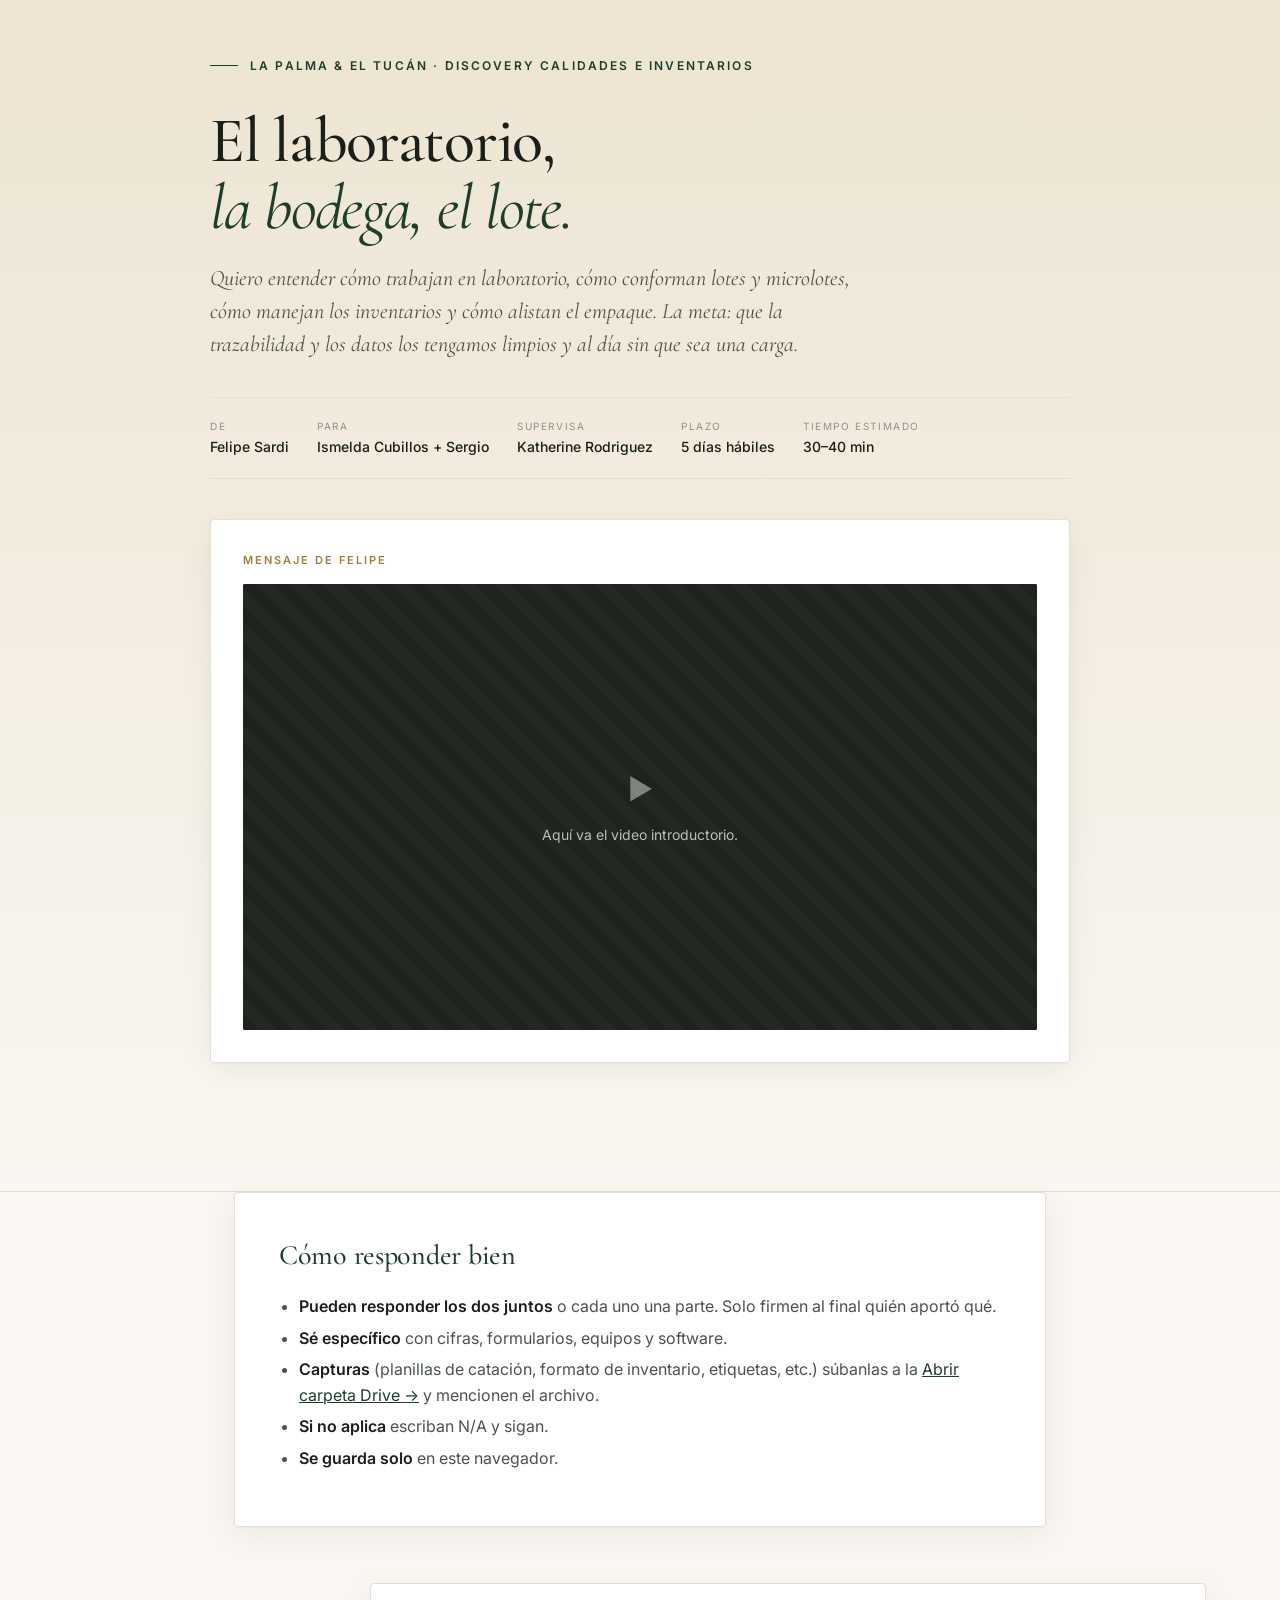
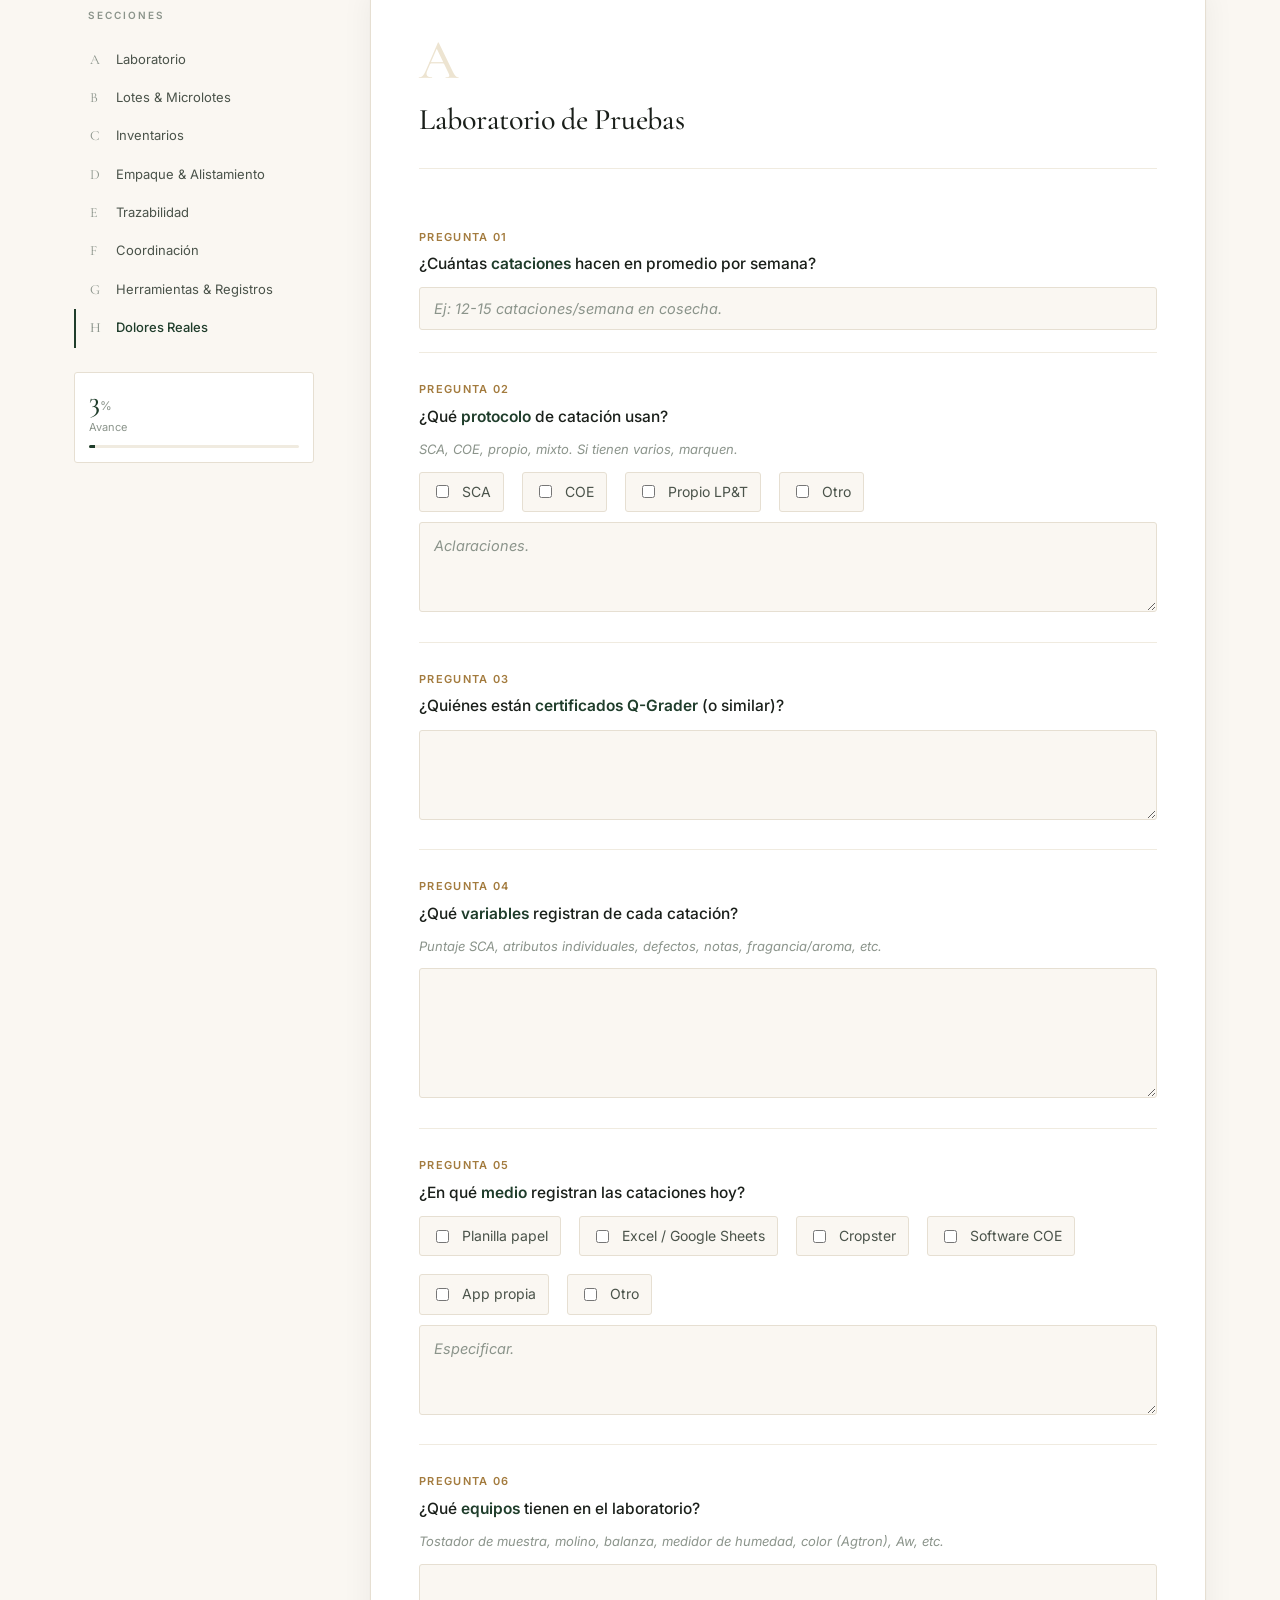
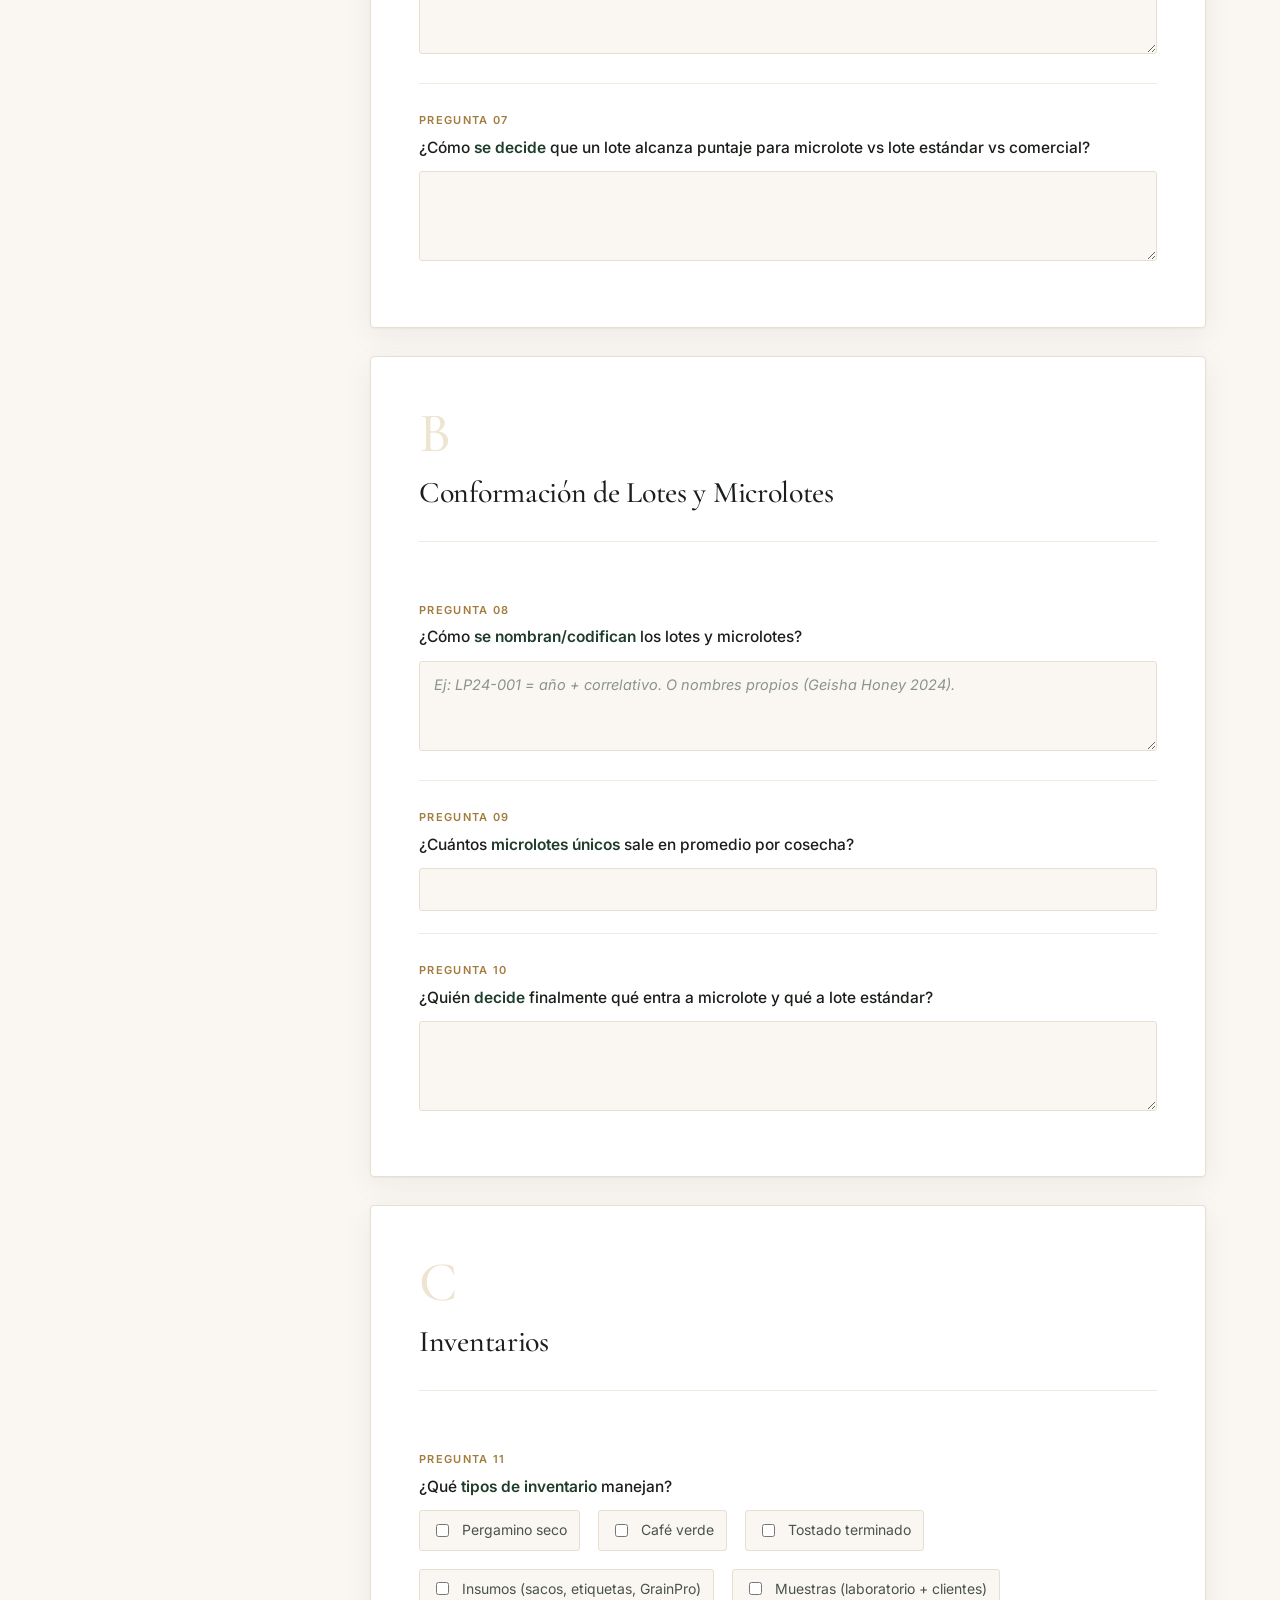
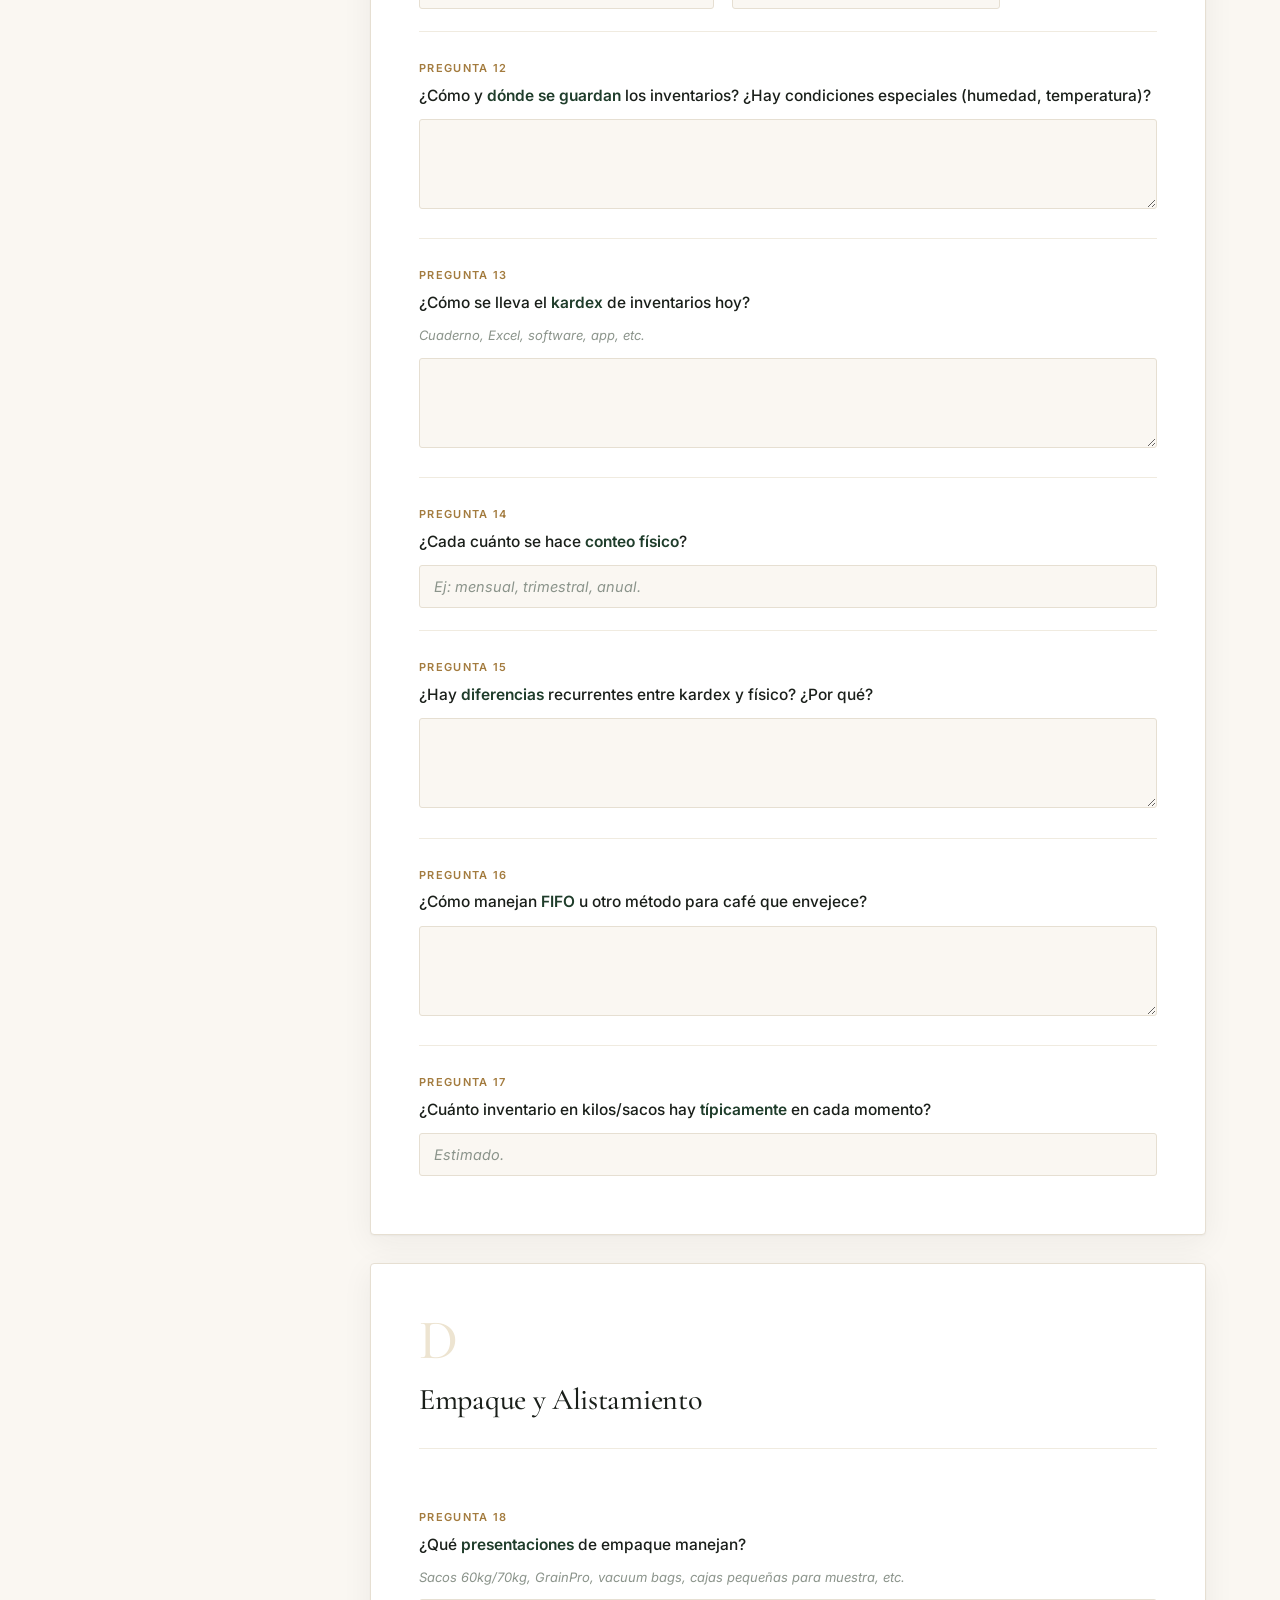
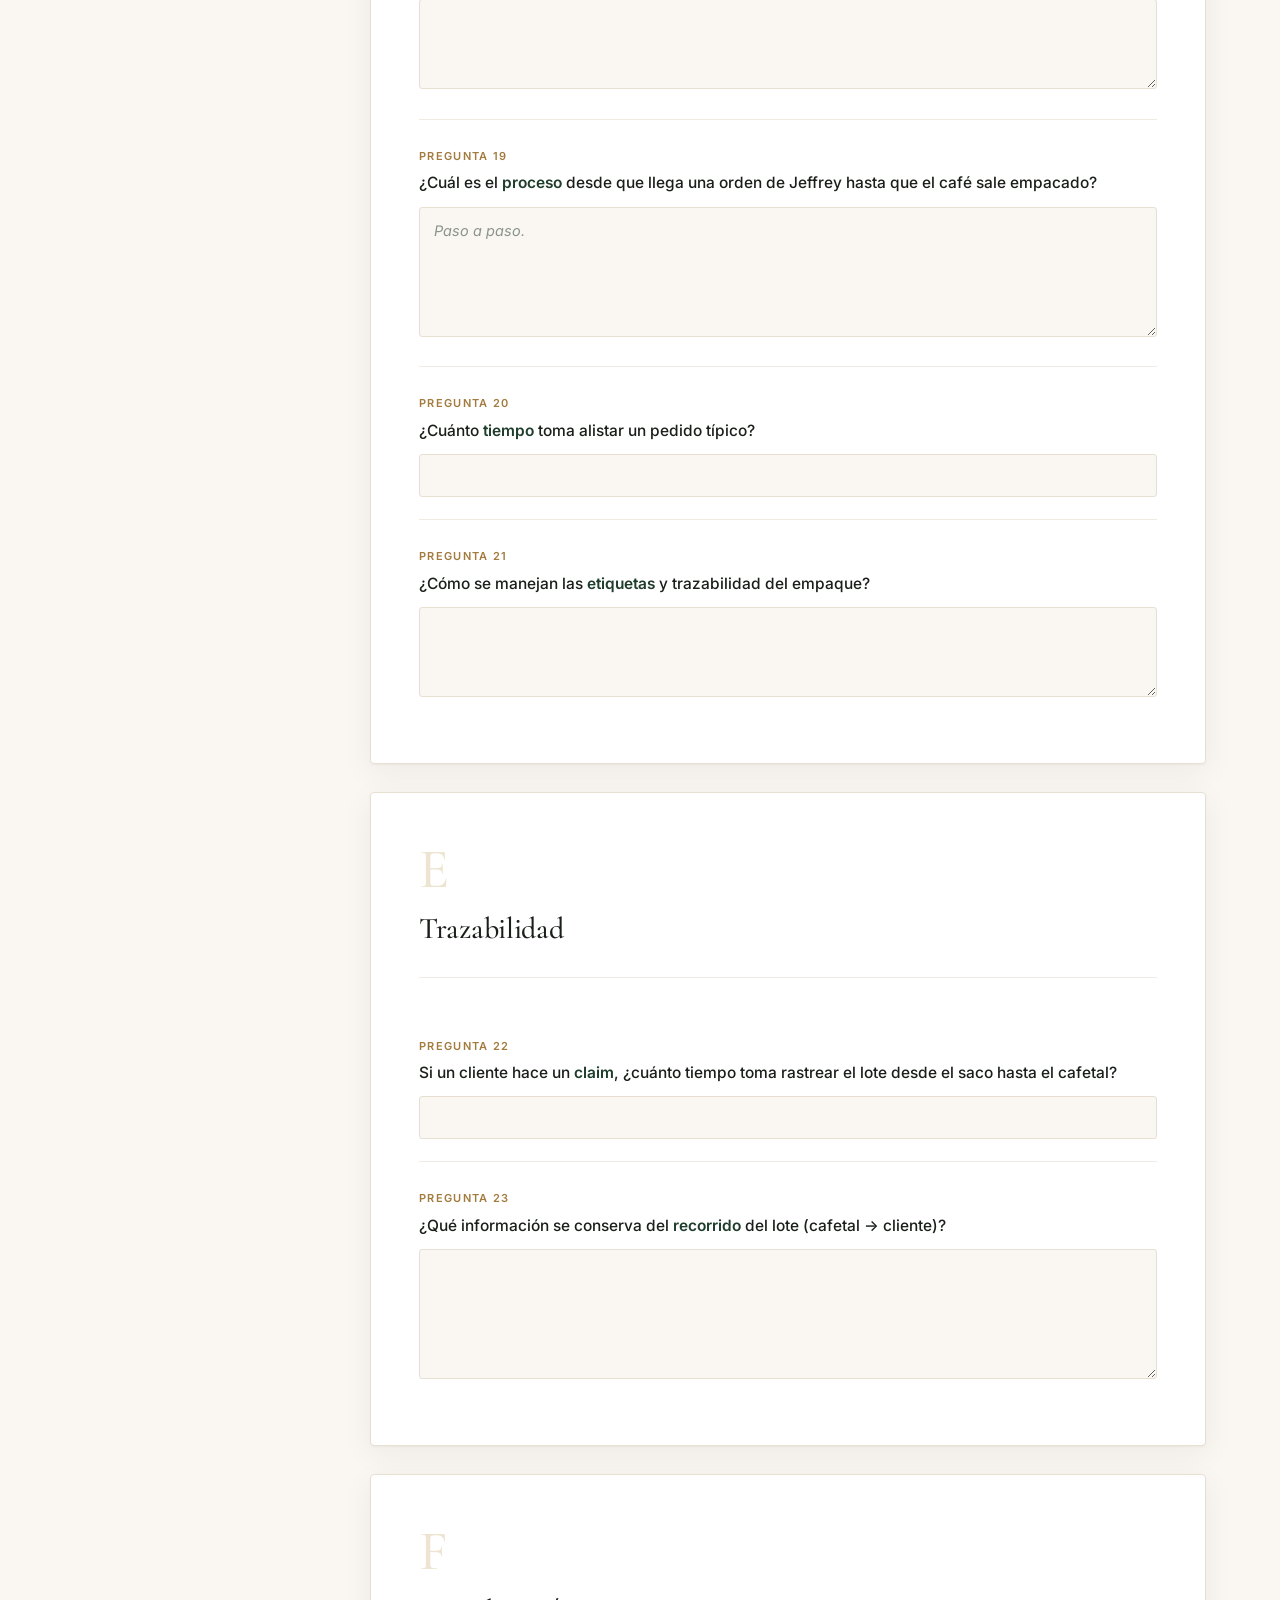
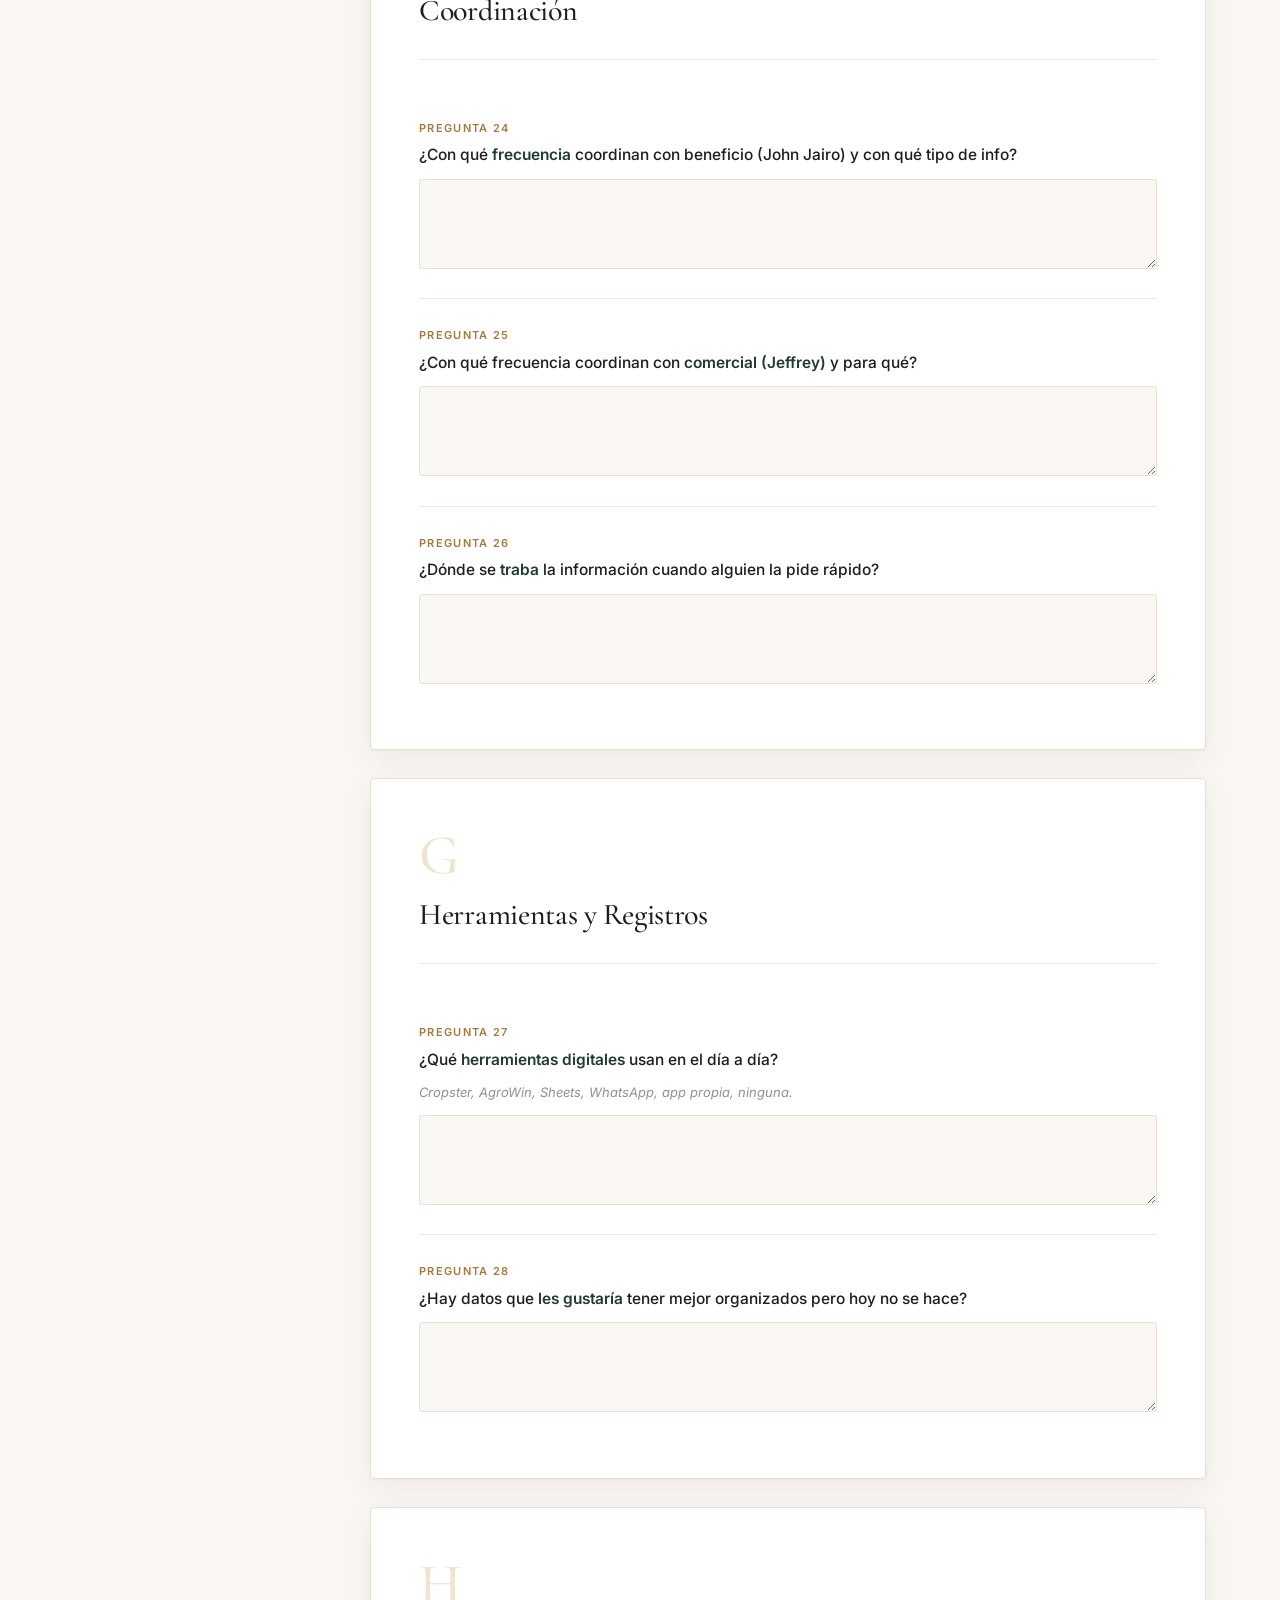
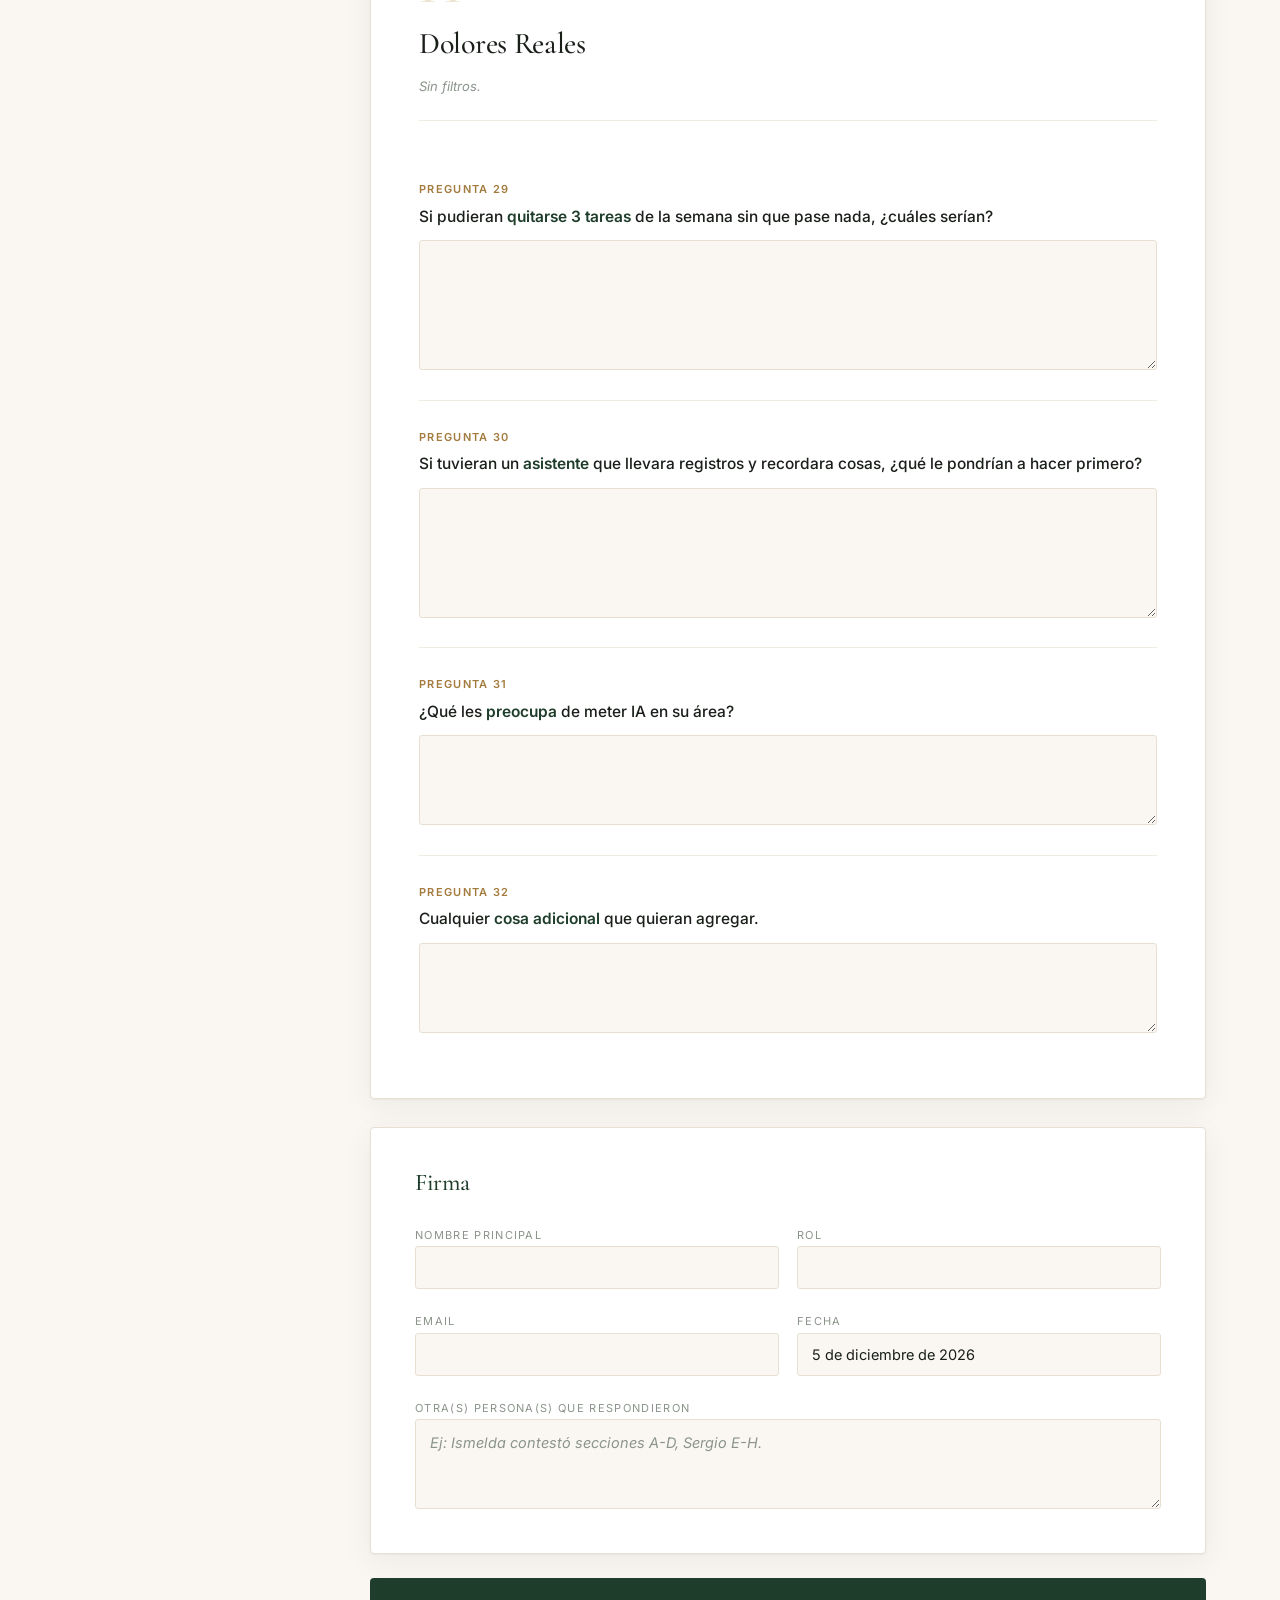
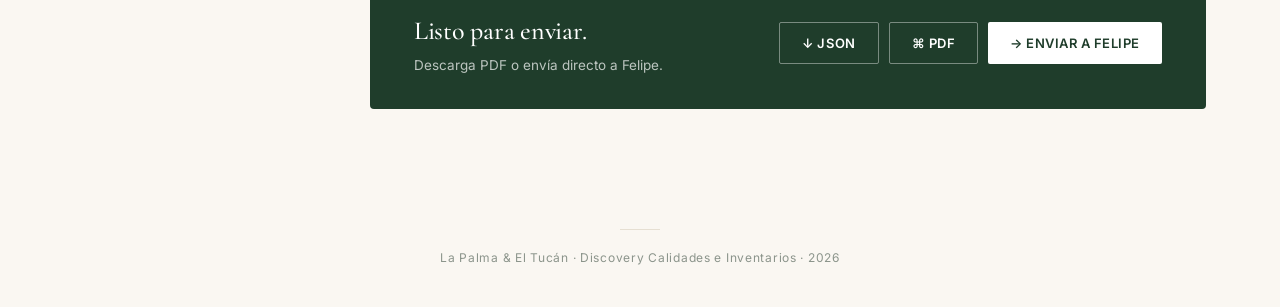
==== calidades-inventarios/index.html @ 649c33c5 "Initial commit: 7 discovery forms + Supabase backend" ====
<!doctype html>
<html lang="es">
<head>
<meta charset="utf-8" />
<meta name="viewport" content="width=device-width, initial-scale=1" />
<meta name="discovery-area" content="calidades-inventarios" />
<meta name="discovery-recipient" content="Ismelda Cubillos + Sergio" />
<title>Discovery Calidades e Inventarios · La Palma & El Tucán</title>
<link rel="preconnect" href="https://fonts.googleapis.com" />
<link rel="preconnect" href="https://fonts.gstatic.com" crossorigin />
<link href="https://fonts.googleapis.com/css2?family=Cormorant+Garamond:ital,wght@0,400;0,500;0,600;1,400&family=Inter:wght@400;500;600&display=swap" rel="stylesheet" />
<link rel="stylesheet" href="../assets/styles.css" />
<script src="../assets/config.js"></script>
</head>
<body>

<header class="hero">
  <div class="hero-inner">
    <div class="brand-mark">La Palma &amp; El Tucán · Discovery Calidades e Inventarios</div>
    <h1>El laboratorio,<br><em>la bodega, el lote.</em></h1>
    <p class="lede">Quiero entender cómo trabajan en laboratorio, cómo conforman lotes y microlotes, cómo manejan los inventarios y cómo alistan el empaque. La meta: que la trazabilidad y los datos los tengamos limpios y al día sin que sea una carga.</p>

    <div class="meta-row">
      <div><span class="k">De</span><span class="v">Felipe Sardi</span></div>
      <div><span class="k">Para</span><span class="v">Ismelda Cubillos + Sergio</span></div>
      <div><span class="k">Supervisa</span><span class="v">Katherine Rodriguez</span></div>
      <div><span class="k">Plazo</span><span class="v">5 días hábiles</span></div>
      <div><span class="k">Tiempo estimado</span><span class="v">30–40 min</span></div>
    </div>

    <div class="video-block">
      <div class="video-label">Mensaje de Felipe</div>
      <div class="video-frame">
        <div class="video-placeholder">
          <div class="ico">▶</div>
          <div>Aquí va el video introductorio.</div>
        </div>
      </div>
    </div>
  </div>
</header>

<div class="intro">
  <div class="intro-block">
    <h2>Cómo responder bien</h2>
    <ul>
      <li><strong>Pueden responder los dos juntos</strong> o cada uno una parte. Solo firmen al final quién aportó qué.</li>
      <li><strong>Sé específico</strong> con cifras, formularios, equipos y software.</li>
      <li><strong>Capturas</strong> (planillas de catación, formato de inventario, etiquetas, etc.) súbanlas a la <a id="driveFolderLink" href="#" style="color:var(--ink-mute)">carpeta Drive</a> y mencionen el archivo.</li>
      <li><strong>Si no aplica</strong> escriban N/A y sigan.</li>
      <li><strong>Se guarda solo</strong> en este navegador.</li>
    </ul>
  </div>
</div>

<main>
  <nav class="toc" id="toc">
    <div class="toc-title">Secciones</div>
    <ol>
      <li><a href="#sec-a" data-target="sec-a">Laboratorio</a></li>
      <li><a href="#sec-b" data-target="sec-b">Lotes & Microlotes</a></li>
      <li><a href="#sec-c" data-target="sec-c">Inventarios</a></li>
      <li><a href="#sec-d" data-target="sec-d">Empaque & Alistamiento</a></li>
      <li><a href="#sec-e" data-target="sec-e">Trazabilidad</a></li>
      <li><a href="#sec-f" data-target="sec-f">Coordinación</a></li>
      <li><a href="#sec-g" data-target="sec-g">Herramientas & Registros</a></li>
      <li><a href="#sec-h" data-target="sec-h">Dolores Reales</a></li>
    </ol>
    <div class="progress-pill">
      <div><span class="pct" id="pctNum">0</span><span style="font-size:12px;color:var(--ink-mute)">%</span></div>
      <div style="margin-top:4px;font-size:11px">Avance</div>
      <div class="pbar"><div id="pbarFill"></div></div>
    </div>
  </nav>

  <form id="discoveryForm" autocomplete="off">

    <!-- A. LABORATORIO -->
    <section class="q-section" id="sec-a">
      <div class="sec-head">
        <div class="sec-letter">A</div>
        <h2>Laboratorio de Pruebas</h2>
      </div>

      <div class="q"><div class="q-num">PREGUNTA 01</div>
        <div class="q-text">¿Cuántas <strong>cataciones</strong> hacen en promedio por semana?</div>
        <input type="text" name="q01" placeholder="Ej: 12-15 cataciones/semana en cosecha." />
      </div>

      <div class="q"><div class="q-num">PREGUNTA 02</div>
        <div class="q-text">¿Qué <strong>protocolo</strong> de catación usan?</div>
        <div class="q-help">SCA, COE, propio, mixto. Si tienen varios, marquen.</div>
        <div class="opt-group row">
          <label class="opt"><input type="checkbox" name="q02" value="SCA" /> SCA</label>
          <label class="opt"><input type="checkbox" name="q02" value="COE" /> COE</label>
          <label class="opt"><input type="checkbox" name="q02" value="Propio LP&T" /> Propio LP&T</label>
          <label class="opt"><input type="checkbox" name="q02" value="Otro" /> Otro</label>
        </div>
        <textarea name="q02_otro" placeholder="Aclaraciones." style="margin-top:10px"></textarea>
      </div>

      <div class="q"><div class="q-num">PREGUNTA 03</div>
        <div class="q-text">¿Quiénes están <strong>certificados Q-Grader</strong> (o similar)?</div>
        <textarea name="q03"></textarea>
      </div>

      <div class="q"><div class="q-num">PREGUNTA 04</div>
        <div class="q-text">¿Qué <strong>variables</strong> registran de cada catación?</div>
        <div class="q-help">Puntaje SCA, atributos individuales, defectos, notas, fragancia/aroma, etc.</div>
        <textarea class="tall" name="q04"></textarea>
      </div>

      <div class="q"><div class="q-num">PREGUNTA 05</div>
        <div class="q-text">¿En qué <strong>medio</strong> registran las cataciones hoy?</div>
        <div class="opt-group row">
          <label class="opt"><input type="checkbox" name="q05" value="Planilla papel" /> Planilla papel</label>
          <label class="opt"><input type="checkbox" name="q05" value="Excel/Sheets" /> Excel / Google Sheets</label>
          <label class="opt"><input type="checkbox" name="q05" value="Cropster" /> Cropster</label>
          <label class="opt"><input type="checkbox" name="q05" value="Cup of Excellence software" /> Software COE</label>
          <label class="opt"><input type="checkbox" name="q05" value="App propia" /> App propia</label>
          <label class="opt"><input type="checkbox" name="q05" value="Otro" /> Otro</label>
        </div>
        <textarea name="q05_otro" placeholder="Especificar." style="margin-top:10px"></textarea>
      </div>

      <div class="q"><div class="q-num">PREGUNTA 06</div>
        <div class="q-text">¿Qué <strong>equipos</strong> tienen en el laboratorio?</div>
        <div class="q-help">Tostador de muestra, molino, balanza, medidor de humedad, color (Agtron), Aw, etc.</div>
        <textarea name="q06"></textarea>
      </div>

      <div class="q"><div class="q-num">PREGUNTA 07</div>
        <div class="q-text">¿Cómo <strong>se decide</strong> que un lote alcanza puntaje para microlote vs lote estándar vs comercial?</div>
        <textarea name="q07"></textarea>
      </div>
    </section>

    <!-- B. LOTES & MICROLOTES -->
    <section class="q-section" id="sec-b">
      <div class="sec-head">
        <div class="sec-letter">B</div>
        <h2>Conformación de Lotes y Microlotes</h2>
      </div>

      <div class="q"><div class="q-num">PREGUNTA 08</div>
        <div class="q-text">¿Cómo <strong>se nombran/codifican</strong> los lotes y microlotes?</div>
        <textarea name="q08" placeholder="Ej: LP24-001 = año + correlativo. O nombres propios (Geisha Honey 2024)."></textarea>
      </div>

      <div class="q"><div class="q-num">PREGUNTA 09</div>
        <div class="q-text">¿Cuántos <strong>microlotes únicos</strong> sale en promedio por cosecha?</div>
        <input type="text" name="q09" />
      </div>

      <div class="q"><div class="q-num">PREGUNTA 10</div>
        <div class="q-text">¿Quién <strong>decide</strong> finalmente qué entra a microlote y qué a lote estándar?</div>
        <textarea name="q10"></textarea>
      </div>
    </section>

    <!-- C. INVENTARIOS -->
    <section class="q-section" id="sec-c">
      <div class="sec-head">
        <div class="sec-letter">C</div>
        <h2>Inventarios</h2>
      </div>

      <div class="q"><div class="q-num">PREGUNTA 11</div>
        <div class="q-text">¿Qué <strong>tipos de inventario</strong> manejan?</div>
        <div class="opt-group row">
          <label class="opt"><input type="checkbox" name="q11" value="Pergamino seco" /> Pergamino seco</label>
          <label class="opt"><input type="checkbox" name="q11" value="Café verde" /> Café verde</label>
          <label class="opt"><input type="checkbox" name="q11" value="Tostado terminado" /> Tostado terminado</label>
          <label class="opt"><input type="checkbox" name="q11" value="Insumos" /> Insumos (sacos, etiquetas, GrainPro)</label>
          <label class="opt"><input type="checkbox" name="q11" value="Muestras" /> Muestras (laboratorio + clientes)</label>
        </div>
      </div>

      <div class="q"><div class="q-num">PREGUNTA 12</div>
        <div class="q-text">¿Cómo y <strong>dónde se guardan</strong> los inventarios? ¿Hay condiciones especiales (humedad, temperatura)?</div>
        <textarea name="q12"></textarea>
      </div>

      <div class="q"><div class="q-num">PREGUNTA 13</div>
        <div class="q-text">¿Cómo se lleva el <strong>kardex</strong> de inventarios hoy?</div>
        <div class="q-help">Cuaderno, Excel, software, app, etc.</div>
        <textarea name="q13"></textarea>
      </div>

      <div class="q"><div class="q-num">PREGUNTA 14</div>
        <div class="q-text">¿Cada cuánto se hace <strong>conteo físico</strong>?</div>
        <input type="text" name="q14" placeholder="Ej: mensual, trimestral, anual." />
      </div>

      <div class="q"><div class="q-num">PREGUNTA 15</div>
        <div class="q-text">¿Hay <strong>diferencias</strong> recurrentes entre kardex y físico? ¿Por qué?</div>
        <textarea name="q15"></textarea>
      </div>

      <div class="q"><div class="q-num">PREGUNTA 16</div>
        <div class="q-text">¿Cómo manejan <strong>FIFO</strong> u otro método para café que envejece?</div>
        <textarea name="q16"></textarea>
      </div>

      <div class="q"><div class="q-num">PREGUNTA 17</div>
        <div class="q-text">¿Cuánto inventario en kilos/sacos hay <strong>típicamente</strong> en cada momento?</div>
        <input type="text" name="q17" placeholder="Estimado." />
      </div>
    </section>

    <!-- D. EMPAQUE -->
    <section class="q-section" id="sec-d">
      <div class="sec-head">
        <div class="sec-letter">D</div>
        <h2>Empaque y Alistamiento</h2>
      </div>

      <div class="q"><div class="q-num">PREGUNTA 18</div>
        <div class="q-text">¿Qué <strong>presentaciones</strong> de empaque manejan?</div>
        <div class="q-help">Sacos 60kg/70kg, GrainPro, vacuum bags, cajas pequeñas para muestra, etc.</div>
        <textarea name="q18"></textarea>
      </div>

      <div class="q"><div class="q-num">PREGUNTA 19</div>
        <div class="q-text">¿Cuál es el <strong>proceso</strong> desde que llega una orden de Jeffrey hasta que el café sale empacado?</div>
        <textarea class="tall" name="q19" placeholder="Paso a paso."></textarea>
      </div>

      <div class="q"><div class="q-num">PREGUNTA 20</div>
        <div class="q-text">¿Cuánto <strong>tiempo</strong> toma alistar un pedido típico?</div>
        <input type="text" name="q20" />
      </div>

      <div class="q"><div class="q-num">PREGUNTA 21</div>
        <div class="q-text">¿Cómo se manejan las <strong>etiquetas</strong> y trazabilidad del empaque?</div>
        <textarea name="q21"></textarea>
      </div>
    </section>

    <!-- E. TRAZABILIDAD -->
    <section class="q-section" id="sec-e">
      <div class="sec-head">
        <div class="sec-letter">E</div>
        <h2>Trazabilidad</h2>
      </div>

      <div class="q"><div class="q-num">PREGUNTA 22</div>
        <div class="q-text">Si un cliente hace un <strong>claim</strong>, ¿cuánto tiempo toma rastrear el lote desde el saco hasta el cafetal?</div>
        <input type="text" name="q22" />
      </div>

      <div class="q"><div class="q-num">PREGUNTA 23</div>
        <div class="q-text">¿Qué información se conserva del <strong>recorrido</strong> del lote (cafetal → cliente)?</div>
        <textarea class="tall" name="q23"></textarea>
      </div>
    </section>

    <!-- F. COORDINACIÓN -->
    <section class="q-section" id="sec-f">
      <div class="sec-head">
        <div class="sec-letter">F</div>
        <h2>Coordinación</h2>
      </div>

      <div class="q"><div class="q-num">PREGUNTA 24</div>
        <div class="q-text">¿Con qué <strong>frecuencia</strong> coordinan con beneficio (John Jairo) y con qué tipo de info?</div>
        <textarea name="q24"></textarea>
      </div>

      <div class="q"><div class="q-num">PREGUNTA 25</div>
        <div class="q-text">¿Con qué frecuencia coordinan con <strong>comercial (Jeffrey)</strong> y para qué?</div>
        <textarea name="q25"></textarea>
      </div>

      <div class="q"><div class="q-num">PREGUNTA 26</div>
        <div class="q-text">¿Dónde se <strong>traba</strong> la información cuando alguien la pide rápido?</div>
        <textarea name="q26"></textarea>
      </div>
    </section>

    <!-- G. HERRAMIENTAS -->
    <section class="q-section" id="sec-g">
      <div class="sec-head">
        <div class="sec-letter">G</div>
        <h2>Herramientas y Registros</h2>
      </div>

      <div class="q"><div class="q-num">PREGUNTA 27</div>
        <div class="q-text">¿Qué <strong>herramientas digitales</strong> usan en el día a día?</div>
        <div class="q-help">Cropster, AgroWin, Sheets, WhatsApp, app propia, ninguna.</div>
        <textarea name="q27"></textarea>
      </div>

      <div class="q"><div class="q-num">PREGUNTA 28</div>
        <div class="q-text">¿Hay datos que <strong>les gustaría</strong> tener mejor organizados pero hoy no se hace?</div>
        <textarea name="q28"></textarea>
      </div>
    </section>

    <!-- H. DOLORES -->
    <section class="q-section" id="sec-h">
      <div class="sec-head">
        <div class="sec-letter">H</div>
        <h2>Dolores Reales</h2>
        <div class="sub">Sin filtros.</div>
      </div>

      <div class="q"><div class="q-num">PREGUNTA 29</div>
        <div class="q-text">Si pudieran <strong>quitarse 3 tareas</strong> de la semana sin que pase nada, ¿cuáles serían?</div>
        <textarea class="tall" name="q29"></textarea>
      </div>

      <div class="q"><div class="q-num">PREGUNTA 30</div>
        <div class="q-text">Si tuvieran un <strong>asistente</strong> que llevara registros y recordara cosas, ¿qué le pondrían a hacer primero?</div>
        <textarea class="tall" name="q30"></textarea>
      </div>

      <div class="q"><div class="q-num">PREGUNTA 31</div>
        <div class="q-text">¿Qué les <strong>preocupa</strong> de meter IA en su área?</div>
        <textarea name="q31"></textarea>
      </div>

      <div class="q"><div class="q-num">PREGUNTA 32</div>
        <div class="q-text">Cualquier <strong>cosa adicional</strong> que quieran agregar.</div>
        <textarea name="q32"></textarea>
      </div>
    </section>

    <!-- SIGNATURE -->
    <div class="signature">
      <h3>Firma</h3>
      <div class="sig-grid">
        <div><label>Nombre principal</label><input type="text" name="firma_nombre" /></div>
        <div><label>Rol</label><input type="text" name="firma_rol" /></div>
        <div><label>Email</label><input type="email" name="firma_email" /></div>
        <div><label>Fecha</label><input type="text" name="firma_fecha" id="firmaFecha" /></div>
      </div>
      <div style="margin-top:18px">
        <label style="font-size:11px;letter-spacing:.12em;text-transform:uppercase;color:var(--ink-mute)">Otra(s) persona(s) que respondieron</label>
        <textarea name="firma_otros" placeholder="Ej: Ismelda contestó secciones A-D, Sergio E-H."></textarea>
      </div>
    </div>

    <div class="submit-bar">
      <div class="left">
        <h3>Listo para enviar.</h3>
        <p>Descarga PDF o envía directo a Felipe.</p>
      </div>
      <div class="actions">
        <button type="button" class="btn ghost" id="btnDownload">↓ JSON</button>
        <button type="button" class="btn ghost" id="btnPdf">⌘ PDF</button>
        <button type="button" class="btn" id="btnSend">→ Enviar a Felipe</button>
      </div>
    </div>

  </form>
</main>

<footer>
  <div class="div"></div>
  La Palma & El Tucán · Discovery Calidades e Inventarios · 2026
</footer>

<div class="save-toast" id="saveToast"><span class="dot"></span>Guardado</div>
<script src="../assets/form.js"></script>
</body>
</html>
---- assets/styles.css ----
/* ============================================================
   La Palma & El Tucán · Discovery — Estilos compartidos
   ============================================================ */

:root {
  --bg: #faf7f2;
  --paper: #ffffff;
  --ink: #1a1f1a;
  --ink-soft: #4a534a;
  --ink-mute: #8b948b;
  --line: #e6dfd2;
  --line-soft: #f0ebe0;
  --green: #1f3d2b;
  --green-soft: #345240;
  --gold: #a37b3e;
  --cream: #ede4d1;
  --danger: #8b3a2a;
  --shadow: 0 1px 2px rgba(26,31,26,.04), 0 8px 32px rgba(26,31,26,.06);
}

* { box-sizing: border-box; }
html, body { margin: 0; padding: 0; }
body {
  font-family: 'Inter', -apple-system, system-ui, sans-serif;
  background: var(--bg);
  color: var(--ink);
  font-size: 16px;
  line-height: 1.6;
  -webkit-font-smoothing: antialiased;
}

.serif { font-family: 'Cormorant Garamond', Georgia, serif; font-weight: 500; letter-spacing: -0.01em; }

/* ---------- HERO ---------- */
.hero {
  background: linear-gradient(180deg, var(--cream) 0%, var(--bg) 100%);
  padding: 56px 24px 80px;
  border-bottom: 1px solid var(--line);
}
.hero-inner { max-width: 860px; margin: 0 auto; }
.brand-mark {
  display: flex; align-items: center; gap: 12px;
  font-size: 12px; letter-spacing: 0.18em; text-transform: uppercase;
  color: var(--green); margin-bottom: 32px; font-weight: 600;
}
.brand-mark::before {
  content: ""; width: 28px; height: 1px; background: var(--green);
}
.hero h1 {
  font-family: 'Cormorant Garamond', Georgia, serif;
  font-weight: 500;
  font-size: clamp(40px, 5.5vw, 64px);
  line-height: 1.05;
  margin: 0 0 20px;
  color: var(--ink);
  letter-spacing: -0.02em;
}
.hero h1 em { color: var(--green); font-style: italic; font-weight: 400; }
.hero p.lede {
  font-family: 'Cormorant Garamond', Georgia, serif;
  font-size: 22px;
  line-height: 1.5;
  color: var(--ink-soft);
  max-width: 640px;
  margin: 0 0 36px;
  font-style: italic;
}

.meta-row {
  display: flex; flex-wrap: wrap; gap: 28px;
  padding: 20px 0;
  border-top: 1px solid var(--line);
  border-bottom: 1px solid var(--line);
  font-size: 13px;
  color: var(--ink-mute);
  margin-bottom: 40px;
}
.meta-row > div { display: flex; flex-direction: column; gap: 2px; }
.meta-row .k { font-size: 10px; letter-spacing: 0.16em; text-transform: uppercase; color: var(--ink-mute); }
.meta-row .v { color: var(--ink); font-weight: 500; font-size: 14px; }

/* ---------- VIDEO ---------- */
.video-block {
  background: var(--paper);
  border: 1px solid var(--line);
  border-radius: 4px;
  padding: 32px;
  margin-bottom: 48px;
  box-shadow: var(--shadow);
}
.video-label {
  font-size: 11px; letter-spacing: 0.18em; text-transform: uppercase;
  color: var(--gold); font-weight: 600; margin-bottom: 14px;
}
.video-frame {
  position: relative; width: 100%; padding-top: 56.25%;
  background: var(--ink); border-radius: 2px; overflow: hidden;
}
.video-frame iframe, .video-frame video {
  position: absolute; inset: 0; width: 100%; height: 100%; border: 0;
}
.video-placeholder {
  position: absolute; inset: 0; display: flex; align-items: center; justify-content: center;
  flex-direction: column; gap: 12px;
  background:
    repeating-linear-gradient(45deg, rgba(255,255,255,.02) 0 12px, rgba(255,255,255,.04) 12px 24px),
    var(--ink);
  color: rgba(255,255,255,.7);
  font-size: 14px;
}
.video-placeholder .ico { font-size: 28px; opacity: .6; }
.video-note {
  margin-top: 14px; font-size: 13px; color: var(--ink-mute); font-style: italic;
}

/* ---------- INTRO ---------- */
.intro {
  max-width: 860px; margin: 0 auto;
  padding: 0 24px 56px;
}
.intro-block {
  background: var(--paper);
  border: 1px solid var(--line);
  border-radius: 4px;
  padding: 40px 44px;
  box-shadow: var(--shadow);
}
.intro-block h2 {
  font-family: 'Cormorant Garamond', serif;
  font-weight: 500;
  font-size: 28px;
  margin: 0 0 16px;
  color: var(--green);
  letter-spacing: -0.01em;
}
.intro-block p { color: var(--ink-soft); margin: 0 0 14px; font-size: 15.5px; }
.intro-block ul { color: var(--ink-soft); padding-left: 20px; margin: 0 0 14px; }
.intro-block li { margin-bottom: 6px; }
.intro-block strong { color: var(--ink); font-weight: 600; }

/* ---------- MAIN GRID ---------- */
main {
  max-width: 1180px; margin: 0 auto; padding: 0 24px 80px;
  display: grid; grid-template-columns: 240px 1fr; gap: 56px;
}
@media (max-width: 900px) {
  main { grid-template-columns: 1fr; gap: 0; }
  nav.toc { display: none; }
}

/* ---------- TOC ---------- */
nav.toc {
  position: sticky; top: 24px; align-self: start;
  padding: 24px 0; max-height: calc(100vh - 48px); overflow-y: auto;
}
nav.toc .toc-title {
  font-size: 10px; letter-spacing: 0.2em; text-transform: uppercase;
  color: var(--ink-mute); font-weight: 600; margin-bottom: 18px;
  padding-left: 14px;
}
nav.toc ol {
  list-style: none; padding: 0; margin: 0; counter-reset: toc;
}
nav.toc li { counter-increment: toc; }
nav.toc a {
  display: flex; align-items: baseline; gap: 10px;
  text-decoration: none; color: var(--ink-soft);
  padding: 8px 14px; font-size: 13px;
  border-left: 2px solid transparent;
  transition: all .15s ease;
}
nav.toc a::before {
  content: counter(toc, upper-alpha);
  font-family: 'Cormorant Garamond', serif;
  font-size: 14px; color: var(--ink-mute);
  width: 16px; flex-shrink: 0;
}
nav.toc a:hover { color: var(--green); border-left-color: var(--cream); }
nav.toc a.active { color: var(--green); border-left-color: var(--green); font-weight: 500; }
nav.toc .progress-pill {
  margin-top: 24px; padding: 14px;
  background: var(--paper); border: 1px solid var(--line); border-radius: 3px;
  font-size: 11px; color: var(--ink-mute);
}
nav.toc .progress-pill .pct {
  font-family: 'Cormorant Garamond', serif; font-size: 28px; color: var(--green);
  font-weight: 500; line-height: 1;
}
.pbar { height: 3px; background: var(--line-soft); margin-top: 8px; border-radius: 2px; overflow: hidden; }
.pbar > div { height: 100%; background: var(--green); width: 0%; transition: width .3s ease; }

/* ---------- SECTIONS & QUESTIONS ---------- */
section.q-section {
  background: var(--paper);
  border: 1px solid var(--line);
  border-radius: 4px;
  padding: 48px 48px 36px;
  margin-bottom: 28px;
  box-shadow: var(--shadow);
  scroll-margin-top: 24px;
}
@media (max-width: 600px) { section.q-section { padding: 32px 24px 24px; } }

.sec-head { margin-bottom: 32px; padding-bottom: 24px; border-bottom: 1px solid var(--line-soft); }
.sec-letter {
  display: inline-block; font-family: 'Cormorant Garamond', serif;
  font-size: 56px; line-height: 1; color: var(--cream);
  font-weight: 500; margin-bottom: 8px; letter-spacing: -0.02em;
}
.sec-head h2 {
  font-family: 'Cormorant Garamond', serif;
  font-weight: 500; font-size: 30px; margin: 0;
  color: var(--ink); letter-spacing: -0.01em;
}
.sec-head .sub {
  font-size: 13px; color: var(--ink-mute); margin-top: 8px; font-style: italic;
}

.q { padding: 22px 0; border-bottom: 1px solid var(--line-soft); }
.q:last-child { border-bottom: none; }
.q-num {
  display: inline-block; font-size: 11px; font-weight: 600;
  color: var(--gold); letter-spacing: 0.12em; margin-bottom: 6px;
}
.q-text {
  font-size: 15.5px; color: var(--ink); margin-bottom: 12px;
  font-weight: 500; line-height: 1.5;
}
.q-help {
  font-size: 13px; color: var(--ink-mute); margin-bottom: 12px;
  font-style: italic; line-height: 1.5;
}
.q-text strong { color: var(--green); font-weight: 600; }

/* ---------- INPUTS ---------- */
input[type="text"], input[type="number"], input[type="email"], textarea, select {
  font-family: 'Inter', sans-serif;
  width: 100%;
  background: var(--bg);
  border: 1px solid var(--line);
  border-radius: 3px;
  padding: 12px 14px;
  font-size: 14.5px;
  color: var(--ink);
  transition: all .15s ease;
  resize: vertical;
}
textarea { min-height: 90px; line-height: 1.55; }
textarea.tall { min-height: 130px; }
input:focus, textarea:focus, select:focus {
  outline: none;
  border-color: var(--green);
  background: var(--paper);
  box-shadow: 0 0 0 3px rgba(31,61,43,.08);
}
input::placeholder, textarea::placeholder { color: var(--ink-mute); font-style: italic; }

.opt-group { display: flex; flex-direction: column; gap: 10px; }
.opt-group.row { flex-direction: row; flex-wrap: wrap; gap: 18px; }
.opt {
  display: flex; align-items: center; gap: 10px;
  padding: 8px 12px; border: 1px solid var(--line);
  border-radius: 3px; background: var(--bg);
  cursor: pointer; font-size: 14px; color: var(--ink-soft);
  transition: all .15s;
}
.opt:hover { border-color: var(--green-soft); }
.opt input { accent-color: var(--green); }

/* ---------- SIGNATURE & SUBMIT ---------- */
.signature {
  background: var(--paper); border: 1px solid var(--line); border-radius: 4px;
  padding: 36px 44px; margin-bottom: 24px; box-shadow: var(--shadow);
}
.signature h3 {
  font-family: 'Cormorant Garamond', serif; font-weight: 500;
  font-size: 24px; margin: 0 0 18px; color: var(--green);
}
.sig-grid { display: grid; grid-template-columns: 1fr 1fr; gap: 18px; }
@media (max-width: 600px) { .sig-grid { grid-template-columns: 1fr; } }
.sig-grid label {
  font-size: 11px; letter-spacing: .12em; text-transform: uppercase;
  color: var(--ink-mute);
}

.submit-bar {
  background: var(--green); color: var(--cream);
  border-radius: 4px; padding: 32px 44px;
  display: flex; align-items: center; justify-content: space-between; gap: 24px;
  flex-wrap: wrap;
}
.submit-bar .left { flex: 1; min-width: 220px; }
.submit-bar .left h3 {
  font-family: 'Cormorant Garamond', serif; font-weight: 500;
  font-size: 26px; margin: 0 0 4px; color: white; letter-spacing: -0.01em;
}
.submit-bar .left p { margin: 0; font-size: 13.5px; color: rgba(255,255,255,.7); }
.submit-bar .actions { display: flex; gap: 10px; flex-wrap: wrap; }

button.btn {
  font-family: 'Inter', sans-serif;
  background: white; color: var(--green);
  border: 0; padding: 12px 22px; font-size: 13px;
  font-weight: 600; letter-spacing: 0.04em; text-transform: uppercase;
  border-radius: 2px; cursor: pointer;
  transition: all .15s ease;
}
button.btn:hover { background: var(--cream); transform: translateY(-1px); }
button.btn.ghost {
  background: transparent; color: white; border: 1px solid rgba(255,255,255,.4);
}
button.btn.ghost:hover { background: rgba(255,255,255,.08); border-color: white; }
button.btn:disabled { opacity: .5; cursor: not-allowed; transform: none; }

/* ---------- TOAST ---------- */
.save-toast {
  position: fixed; bottom: 24px; right: 24px;
  background: var(--ink); color: white; padding: 10px 18px;
  border-radius: 30px; font-size: 12px; letter-spacing: 0.04em;
  box-shadow: var(--shadow); opacity: 0; transform: translateY(8px);
  transition: all .25s ease; pointer-events: none; z-index: 100;
}
.save-toast.show { opacity: 1; transform: translateY(0); }
.save-toast .dot { display: inline-block; width: 6px; height: 6px; background: var(--gold); border-radius: 50%; margin-right: 8px; }
.save-toast.error .dot { background: var(--danger); }
.save-toast.success .dot { background: #6ba66c; }

/* ---------- FOOTER ---------- */
footer {
  text-align: center; padding: 40px 24px; color: var(--ink-mute);
  font-size: 12px; letter-spacing: 0.06em;
}
footer .div { width: 40px; height: 1px; background: var(--line); margin: 0 auto 18px; }

/* ---------- LANDING (selector de áreas) ---------- */
.areas-grid {
  max-width: 1100px; margin: 0 auto; padding: 0 24px 80px;
  display: grid; grid-template-columns: repeat(auto-fill, minmax(280px, 1fr));
  gap: 20px;
}
.area-card {
  background: var(--paper); border: 1px solid var(--line); border-radius: 4px;
  padding: 28px 28px 24px; box-shadow: var(--shadow);
  text-decoration: none; color: var(--ink);
  display: flex; flex-direction: column; gap: 10px;
  transition: all .2s ease;
  border-top: 3px solid var(--green);
}
.area-card:hover {
  transform: translateY(-3px);
  box-shadow: 0 4px 8px rgba(26,31,26,.06), 0 16px 48px rgba(26,31,26,.10);
  border-top-color: var(--gold);
}
.area-card .area-num {
  font-family: 'Cormorant Garamond', serif;
  font-size: 38px; line-height: 1; color: var(--cream);
  font-weight: 500; letter-spacing: -0.02em;
}
.area-card h3 {
  font-family: 'Cormorant Garamond', serif;
  font-size: 24px; font-weight: 500; margin: 0;
  letter-spacing: -0.01em; color: var(--ink);
}
.area-card .meta { display: flex; flex-direction: column; gap: 2px; margin-top: 10px; }
.area-card .meta .k {
  font-size: 10px; letter-spacing: .14em; text-transform: uppercase; color: var(--ink-mute);
}
.area-card .meta .v { font-size: 14px; color: var(--ink); font-weight: 500; }
.area-card .arrow {
  margin-top: 16px;
  font-size: 12px; color: var(--green); font-weight: 600;
  letter-spacing: .08em; text-transform: uppercase;
  display: flex; align-items: center; gap: 6px;
}

/* ---------- PRINT ---------- */
@media print {
  nav.toc, .submit-bar, .save-toast, .video-block { display: none !important; }
  main { display: block; }
  section.q-section, .signature { box-shadow: none; border: 1px solid #ddd; page-break-inside: avoid; }
  body { background: white; }
}
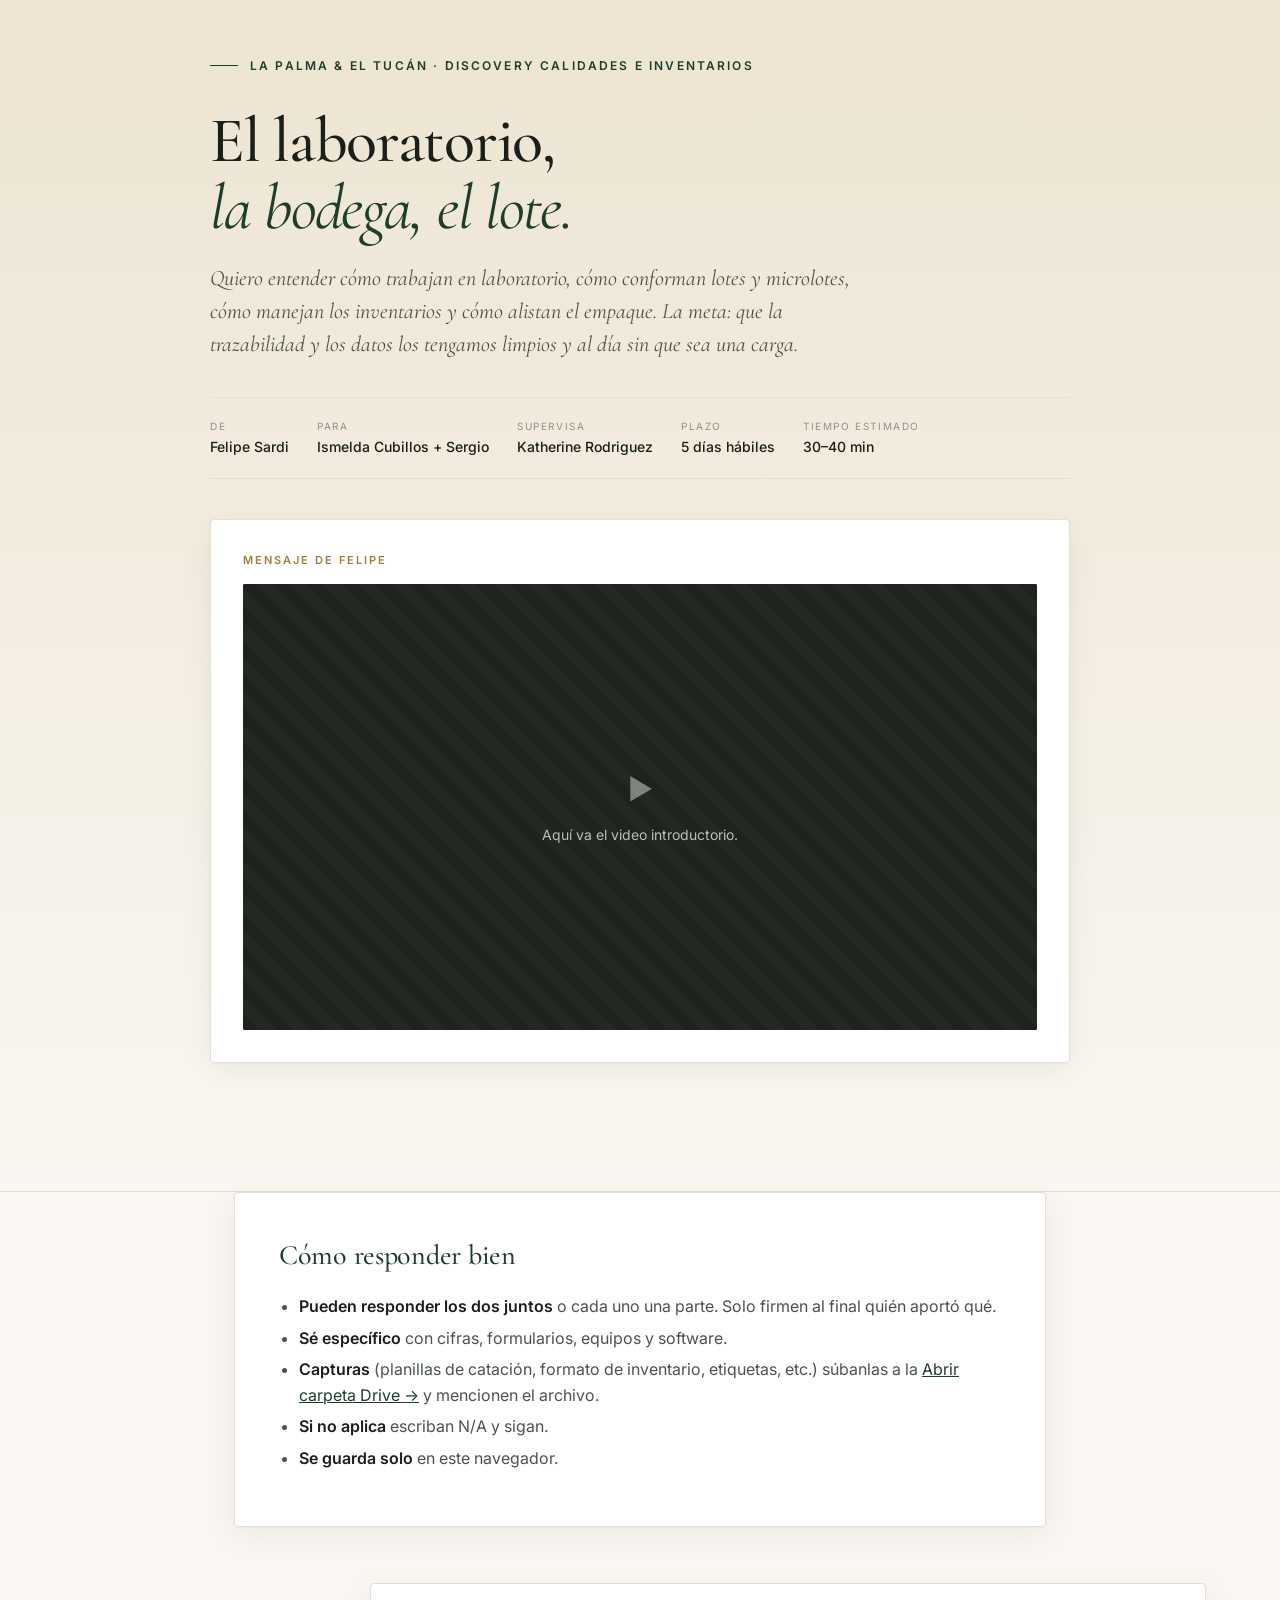
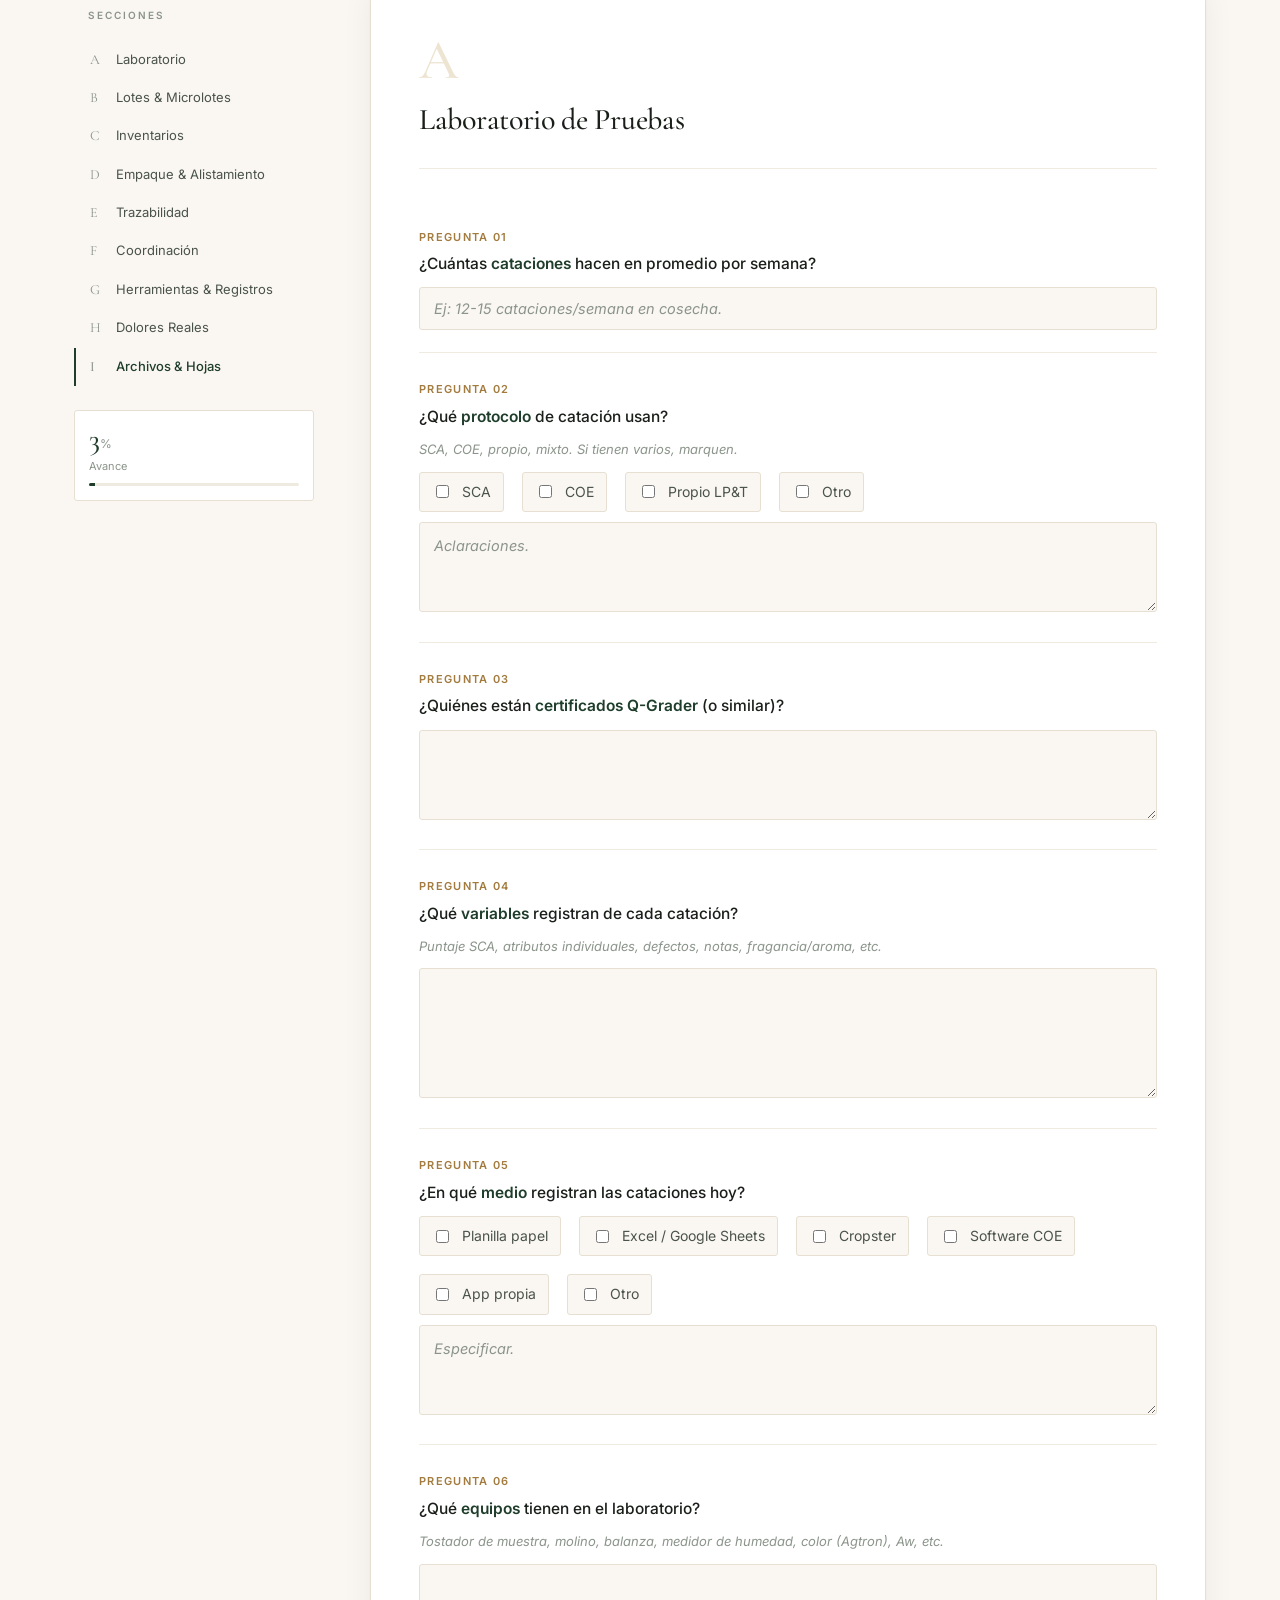
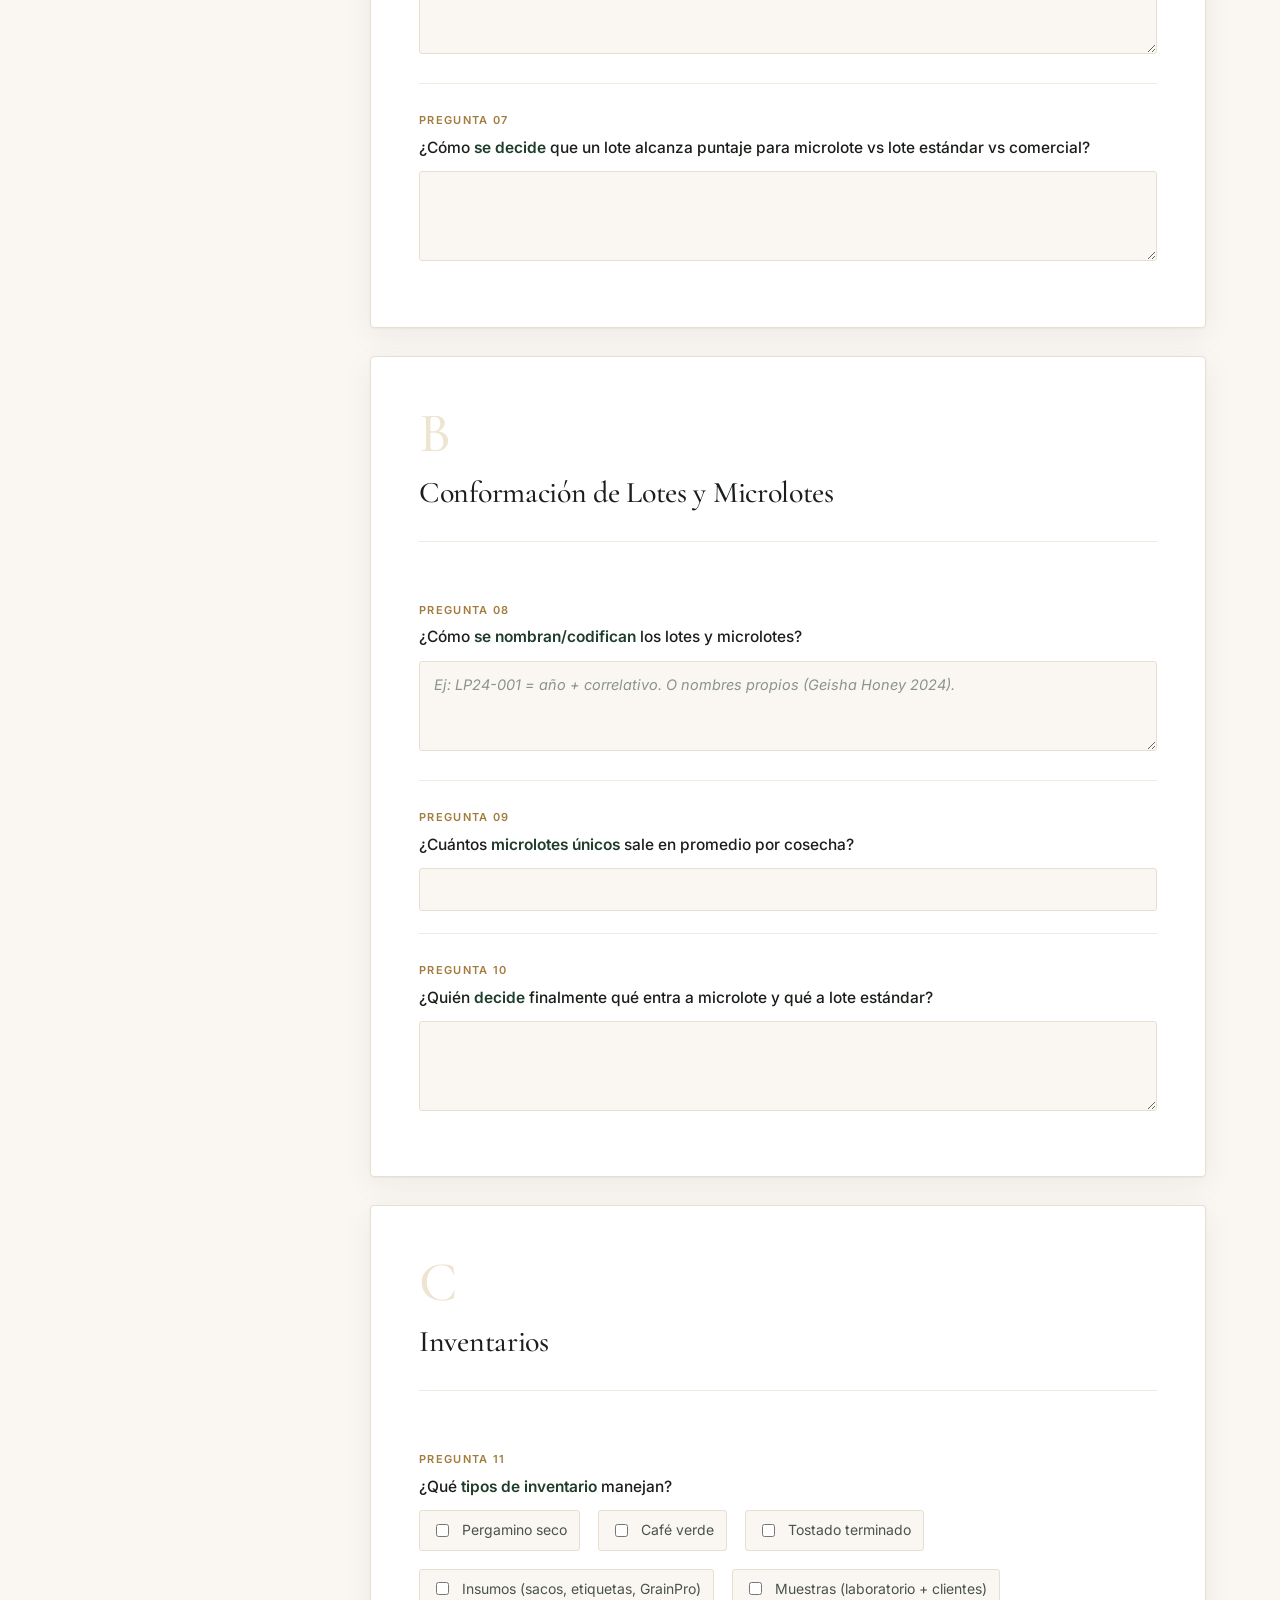
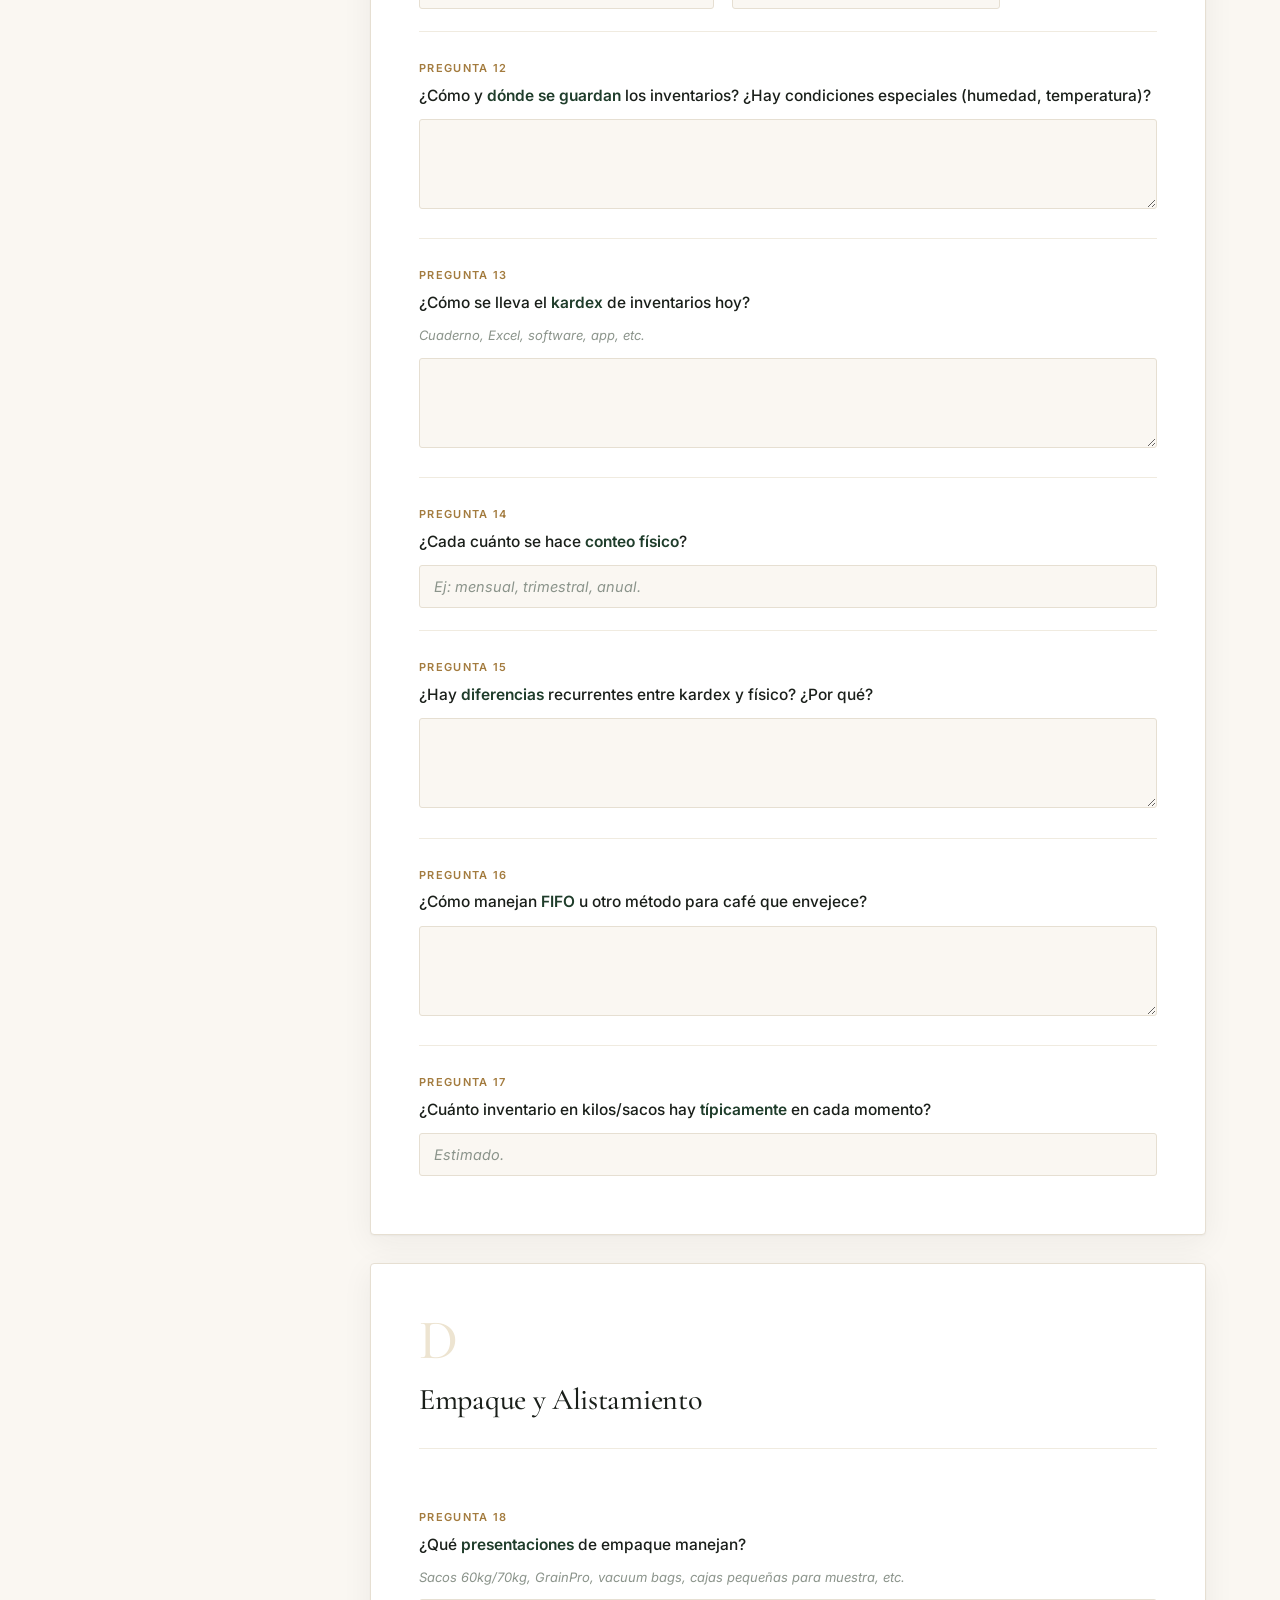
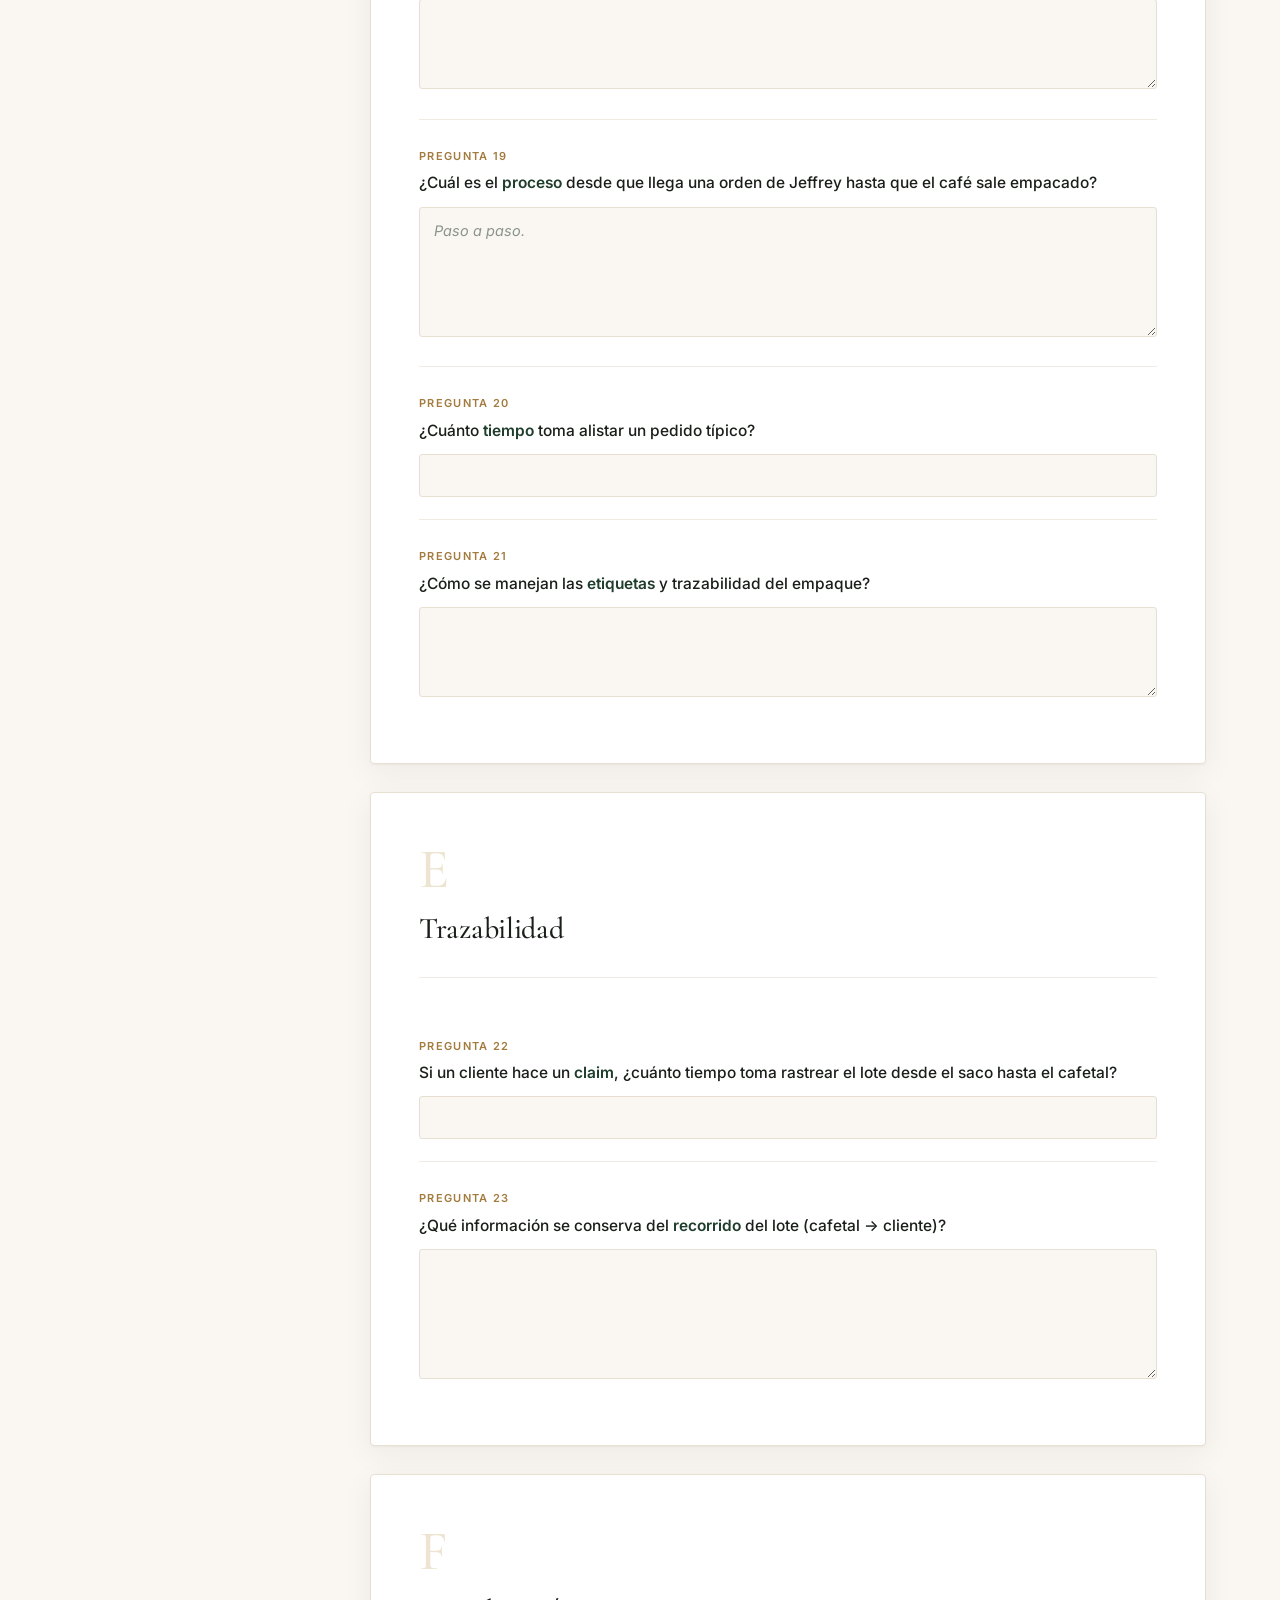
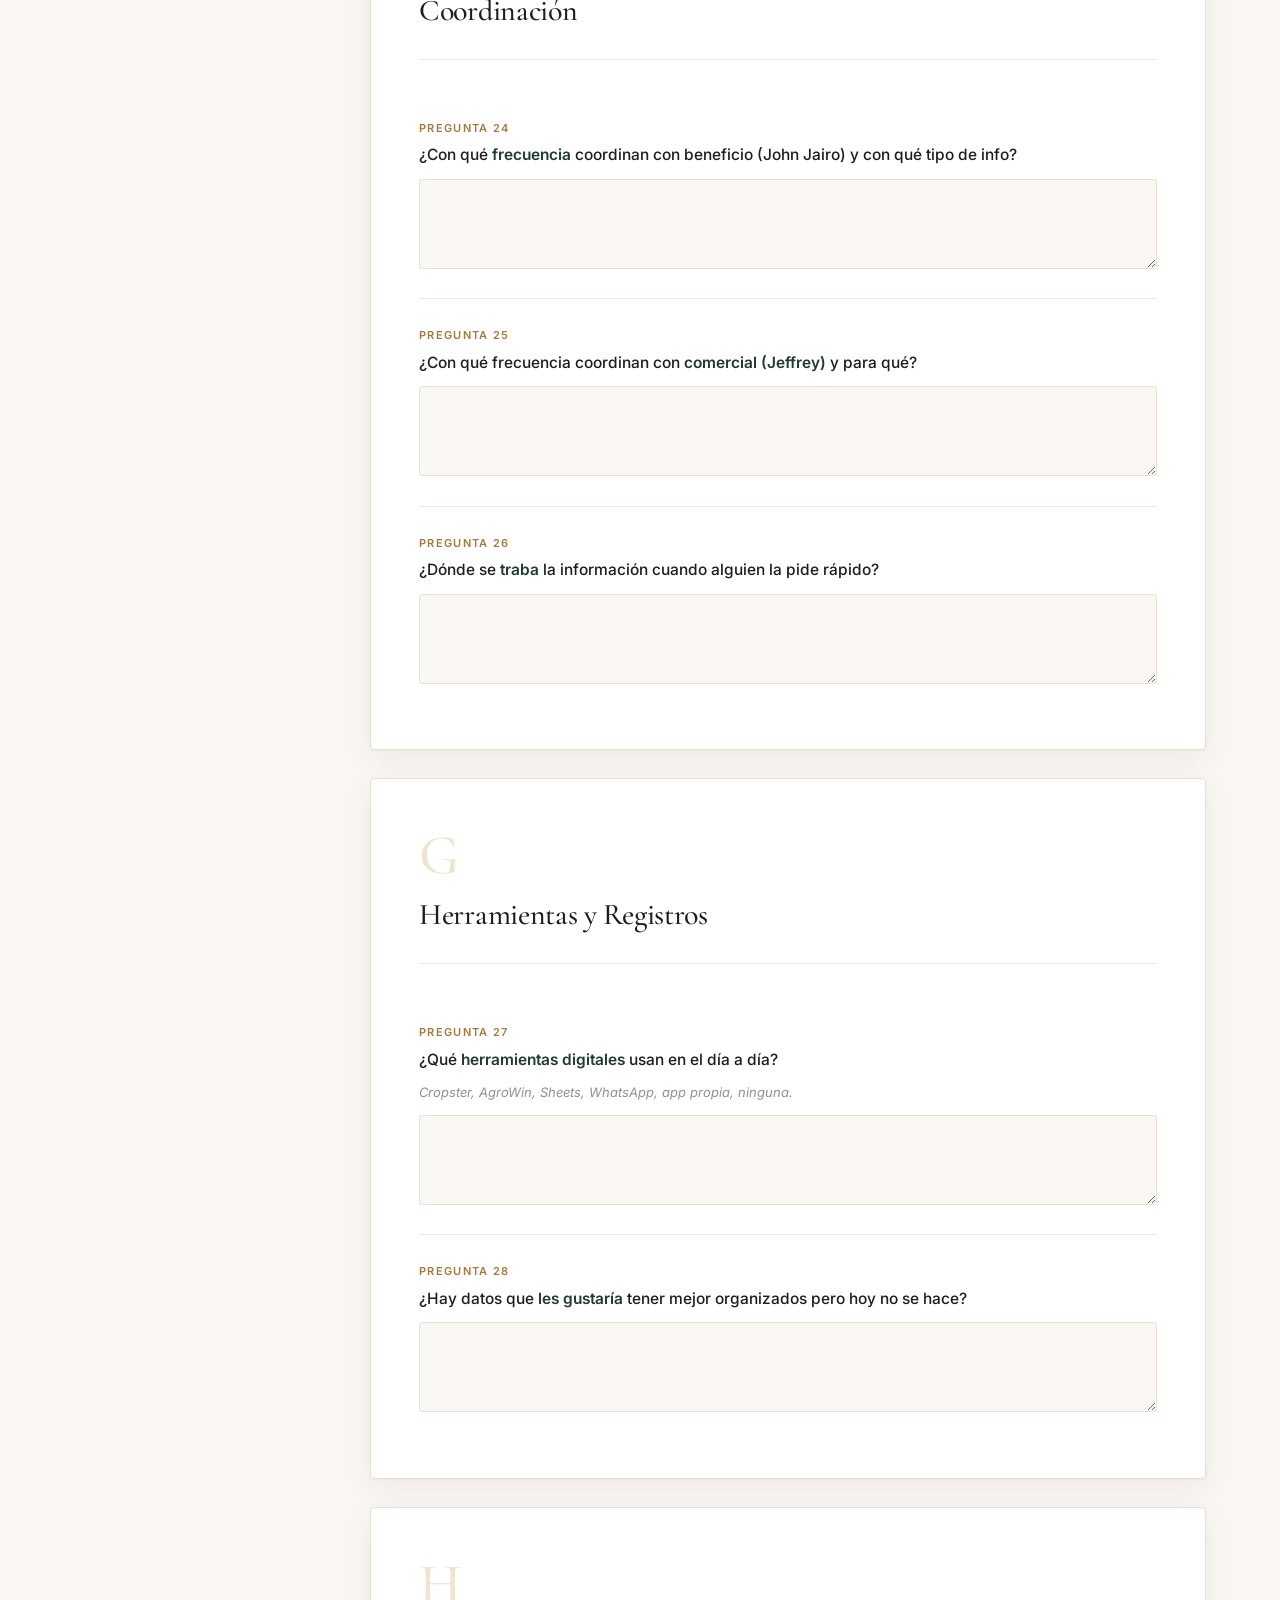
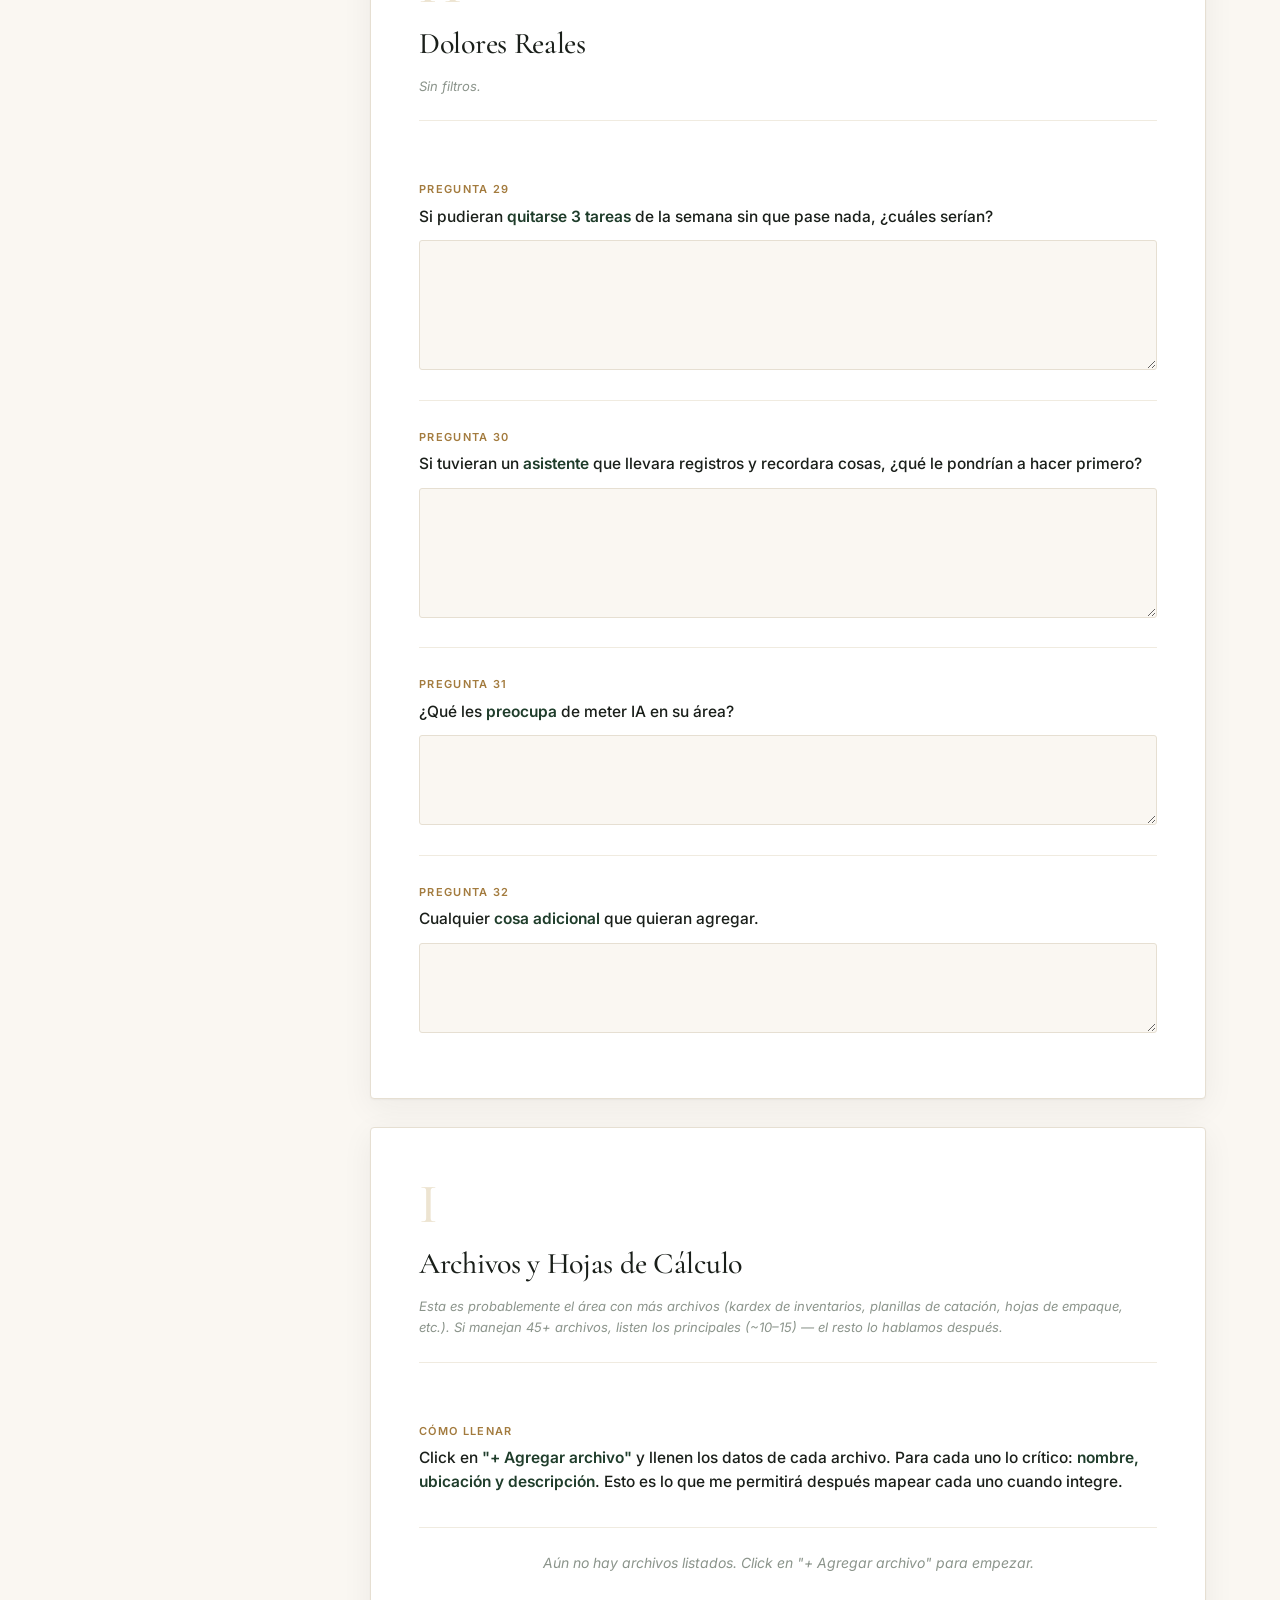
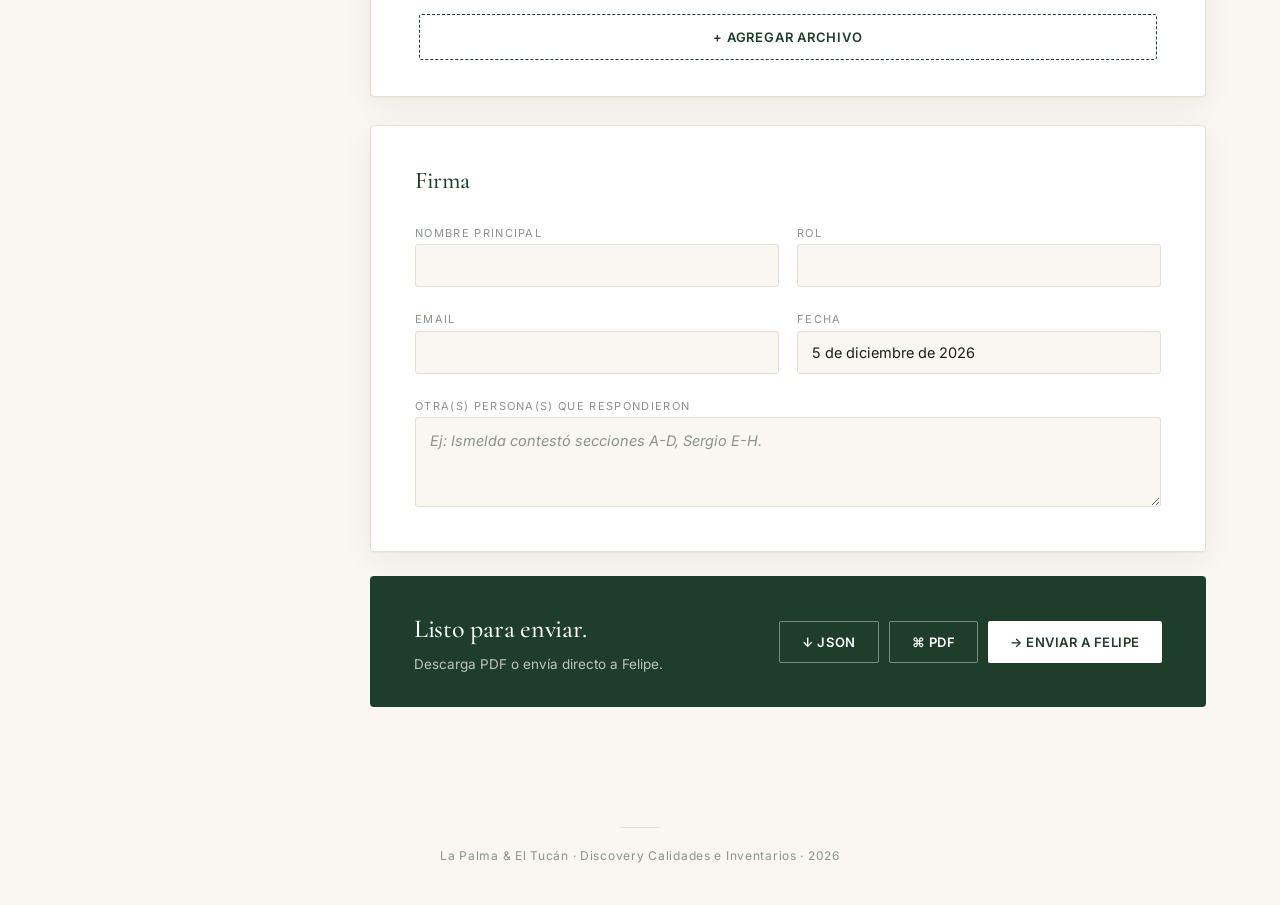
==== commit 6ee06b89: "Add dynamic file inventory section to all 7 forms Each form now has a final 'Archivos y Hojas de Cál" ====
--- a/calidades-inventarios/index.html
+++ b/calidades-inventarios/index.html
@@ -65,6 +65,7 @@
       <li><a href="#sec-f" data-target="sec-f">Coordinación</a></li>
       <li><a href="#sec-g" data-target="sec-g">Herramientas & Registros</a></li>
       <li><a href="#sec-h" data-target="sec-h">Dolores Reales</a></li>
+      <li><a href="#sec-files" data-target="sec-files">Archivos & Hojas</a></li>
     </ol>
     <div class="progress-pill">
       <div><span class="pct" id="pctNum">0</span><span style="font-size:12px;color:var(--ink-mute)">%</span></div>
@@ -326,6 +327,23 @@
       </div>
     </section>
 
+    <!-- ===== ARCHIVOS ===== -->
+    <section class="q-section" id="sec-files">
+      <div class="sec-head">
+        <div class="sec-letter">I</div>
+        <h2>Archivos y Hojas de Cálculo</h2>
+        <div class="sub">Esta es probablemente el área con más archivos (kardex de inventarios, planillas de catación, hojas de empaque, etc.). Si manejan 45+ archivos, listen los principales (~10–15) — el resto lo hablamos después.</div>
+      </div>
+
+      <div class="q">
+        <div class="q-num">CÓMO LLENAR</div>
+        <div class="q-text">Click en <strong>"+ Agregar archivo"</strong> y llenen los datos de cada archivo. Para cada uno lo crítico: <strong>nombre, ubicación y descripción</strong>. Esto es lo que me permitirá después mapear cada uno cuando integre.</div>
+      </div>
+
+      <div id="filesList"></div>
+      <button type="button" class="btn-add-file" id="btnAddFile">+ Agregar archivo</button>
+    </section>
+
     <!-- SIGNATURE -->
     <div class="signature">
       <h3>Firma</h3>
--- a/assets/styles.css
+++ b/assets/styles.css
@@ -332,6 +332,59 @@
 }
 footer .div { width: 40px; height: 1px; background: var(--line); margin: 0 auto 18px; }
 
+/* ---------- ARCHIVOS (bloque dinámico) ---------- */
+.file-entry {
+  background: var(--bg);
+  border: 1px solid var(--line);
+  border-left: 3px solid var(--gold);
+  border-radius: 3px;
+  padding: 20px 22px 16px;
+  margin-bottom: 14px;
+  position: relative;
+}
+.file-entry .entry-num {
+  font-size: 10px; letter-spacing: 0.16em; text-transform: uppercase;
+  color: var(--gold); font-weight: 600; margin-bottom: 12px;
+}
+.file-grid {
+  display: grid; grid-template-columns: 1fr 1fr; gap: 14px;
+}
+@media (max-width: 600px) { .file-grid { grid-template-columns: 1fr; } }
+.file-grid label, .file-entry label {
+  display: block; font-size: 11px; letter-spacing: .1em;
+  text-transform: uppercase; color: var(--ink-mute); margin-bottom: 4px;
+  font-weight: 600;
+}
+.file-entry .entry-row { margin-top: 12px; }
+.file-entry .btn-remove-file {
+  margin-top: 14px;
+  background: transparent; border: 1px solid var(--line);
+  color: var(--ink-mute); font-size: 11px;
+  letter-spacing: .08em; text-transform: uppercase;
+  padding: 6px 12px; border-radius: 2px; cursor: pointer;
+  font-family: 'Inter', sans-serif; font-weight: 500;
+  transition: all .15s;
+}
+.file-entry .btn-remove-file:hover {
+  border-color: var(--danger); color: var(--danger);
+}
+.btn-add-file {
+  margin-top: 16px; width: 100%;
+  background: var(--paper); border: 1px dashed var(--green);
+  color: var(--green); font-family: 'Inter', sans-serif;
+  font-size: 13px; font-weight: 600;
+  letter-spacing: .06em; text-transform: uppercase;
+  padding: 14px; border-radius: 3px; cursor: pointer;
+  transition: all .15s;
+}
+.btn-add-file:hover {
+  background: var(--green); color: white; border-style: solid;
+}
+.files-empty {
+  text-align: center; padding: 24px;
+  color: var(--ink-mute); font-style: italic; font-size: 14px;
+}
+
 /* ---------- LANDING (selector de áreas) ---------- */
 .areas-grid {
   max-width: 1100px; margin: 0 auto; padding: 0 24px 80px;
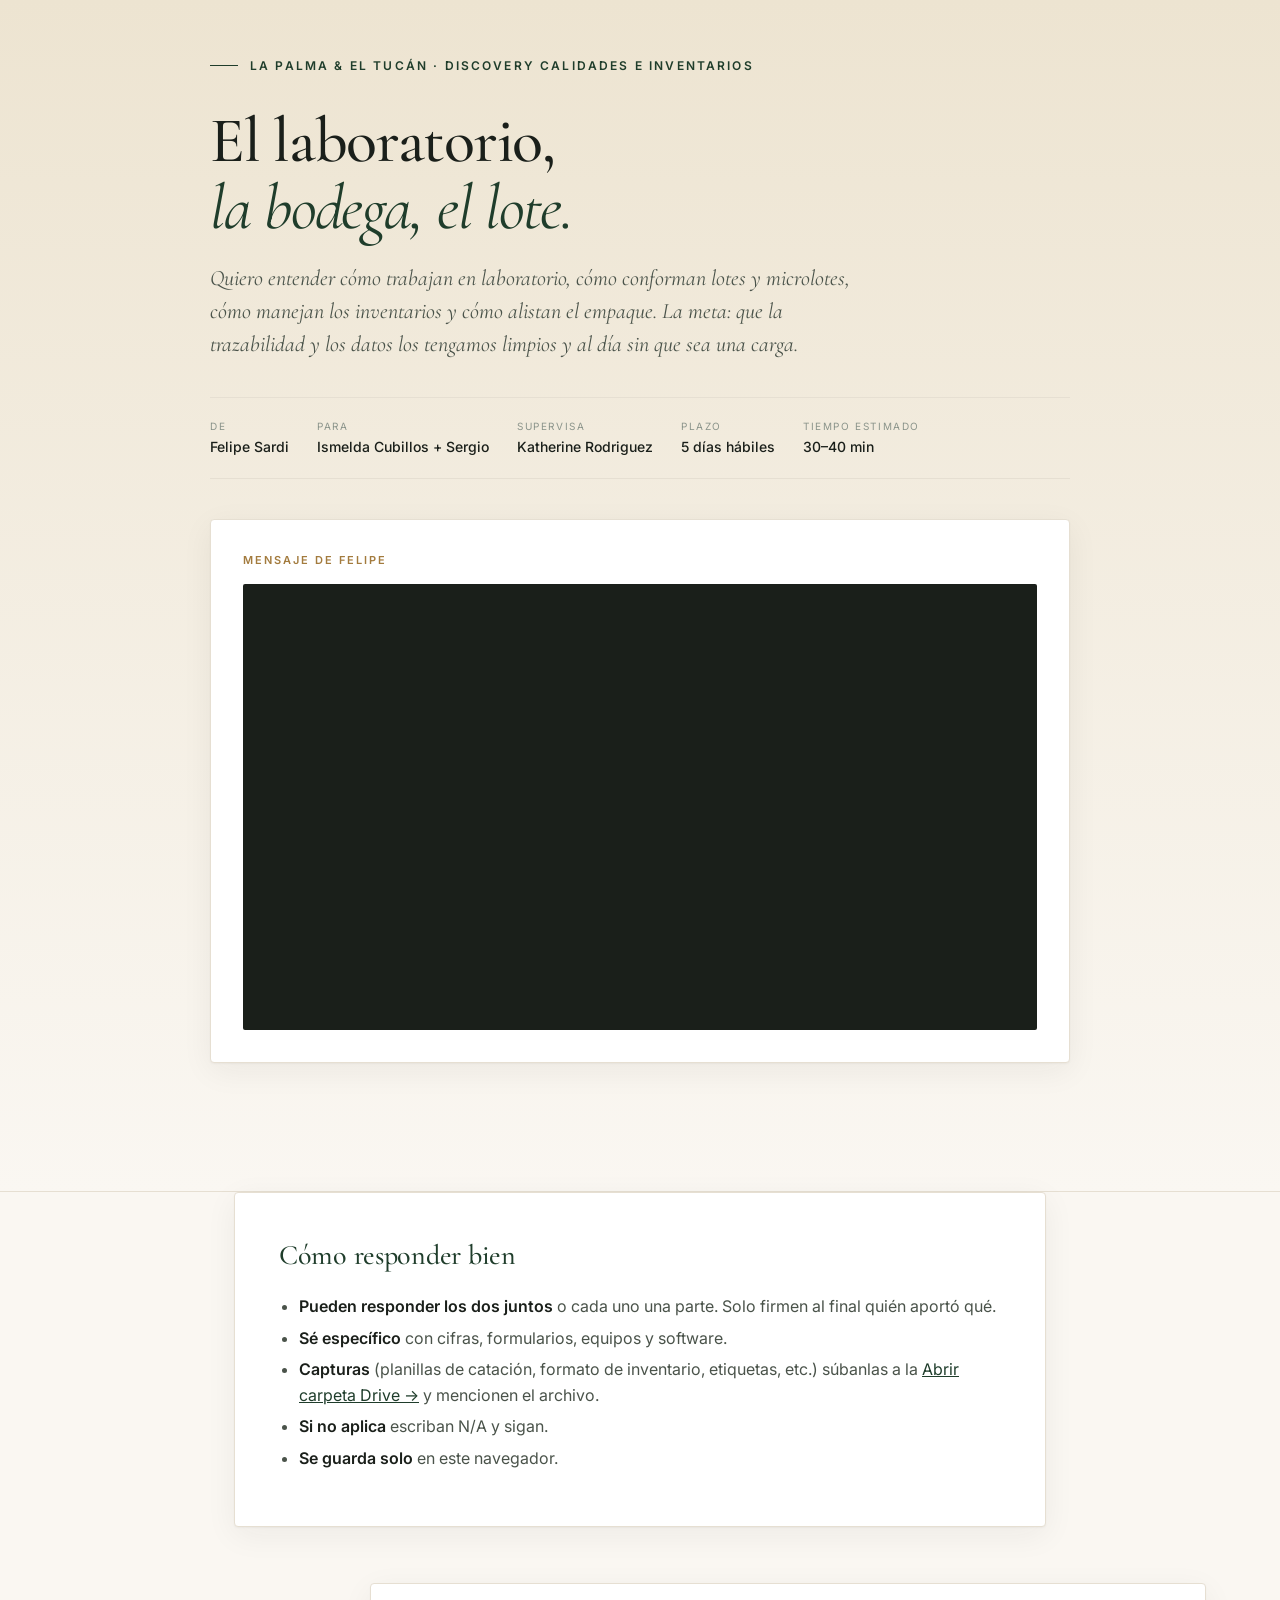
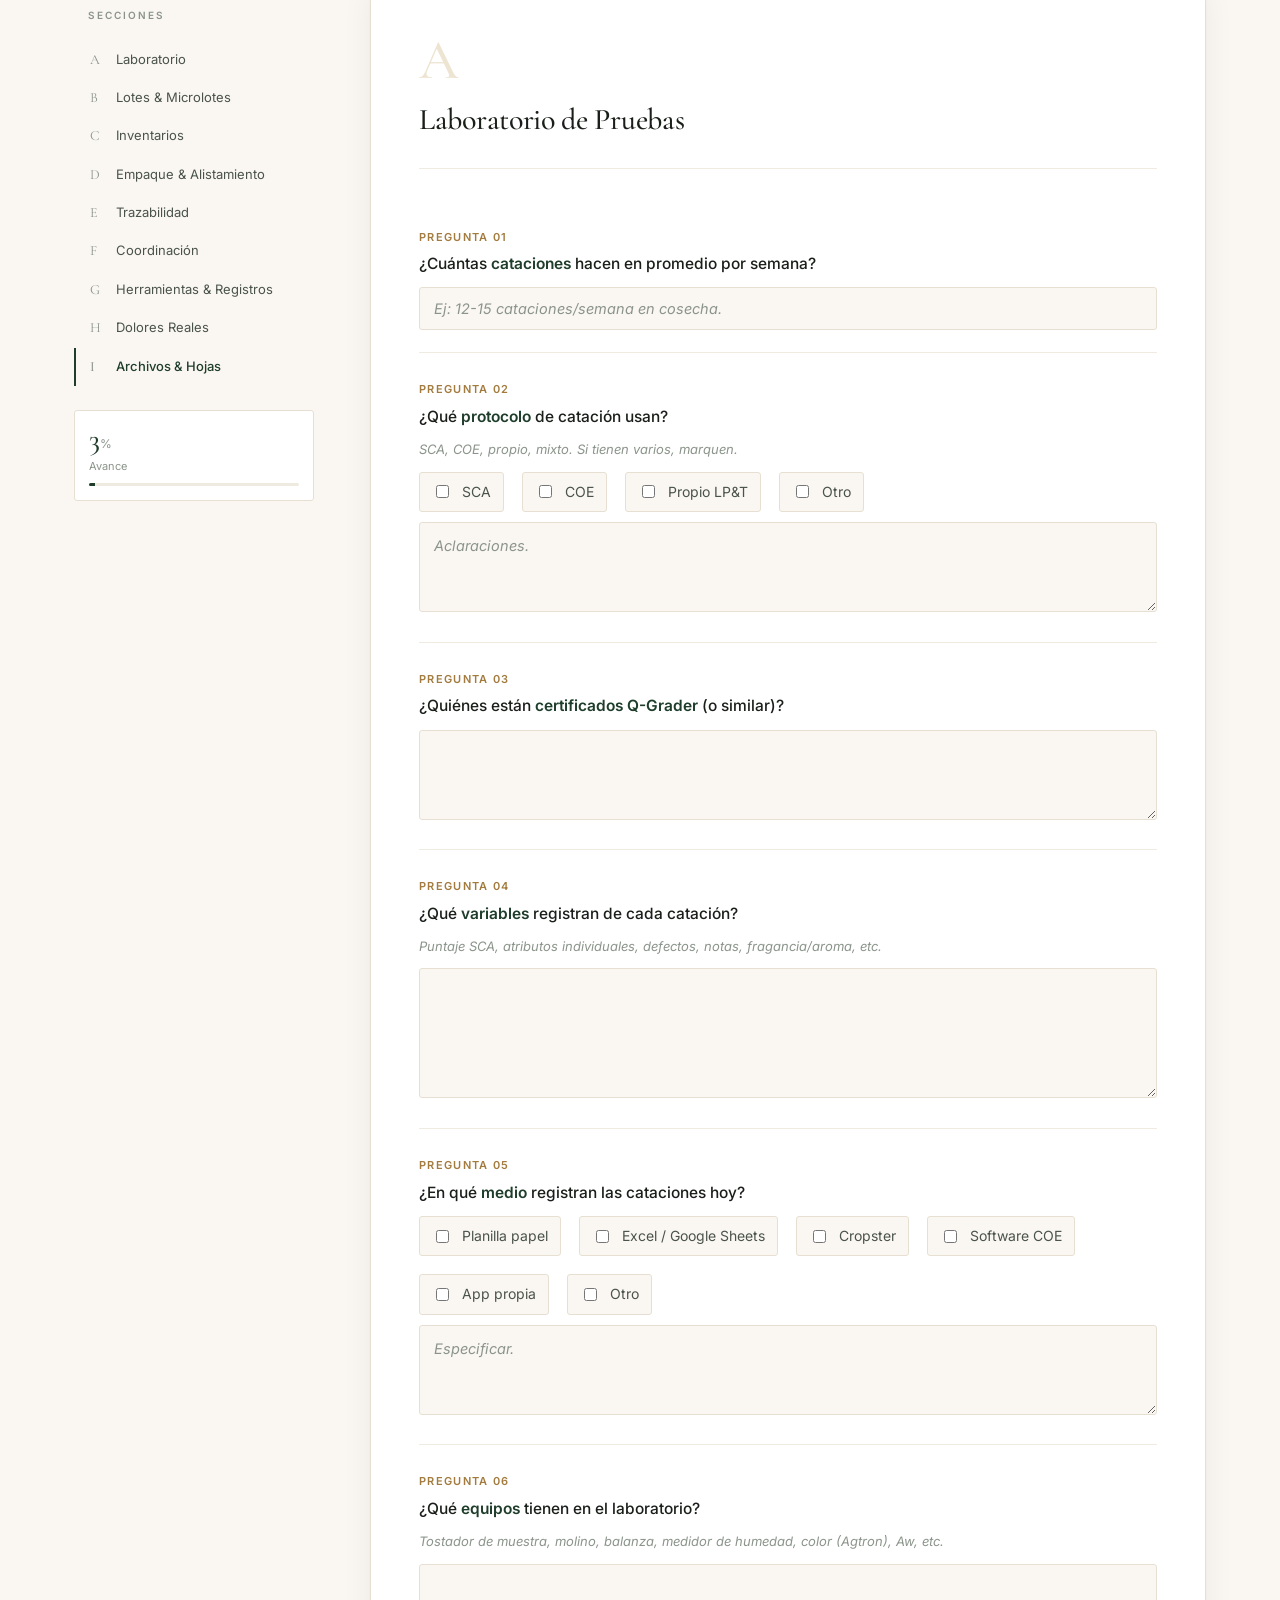
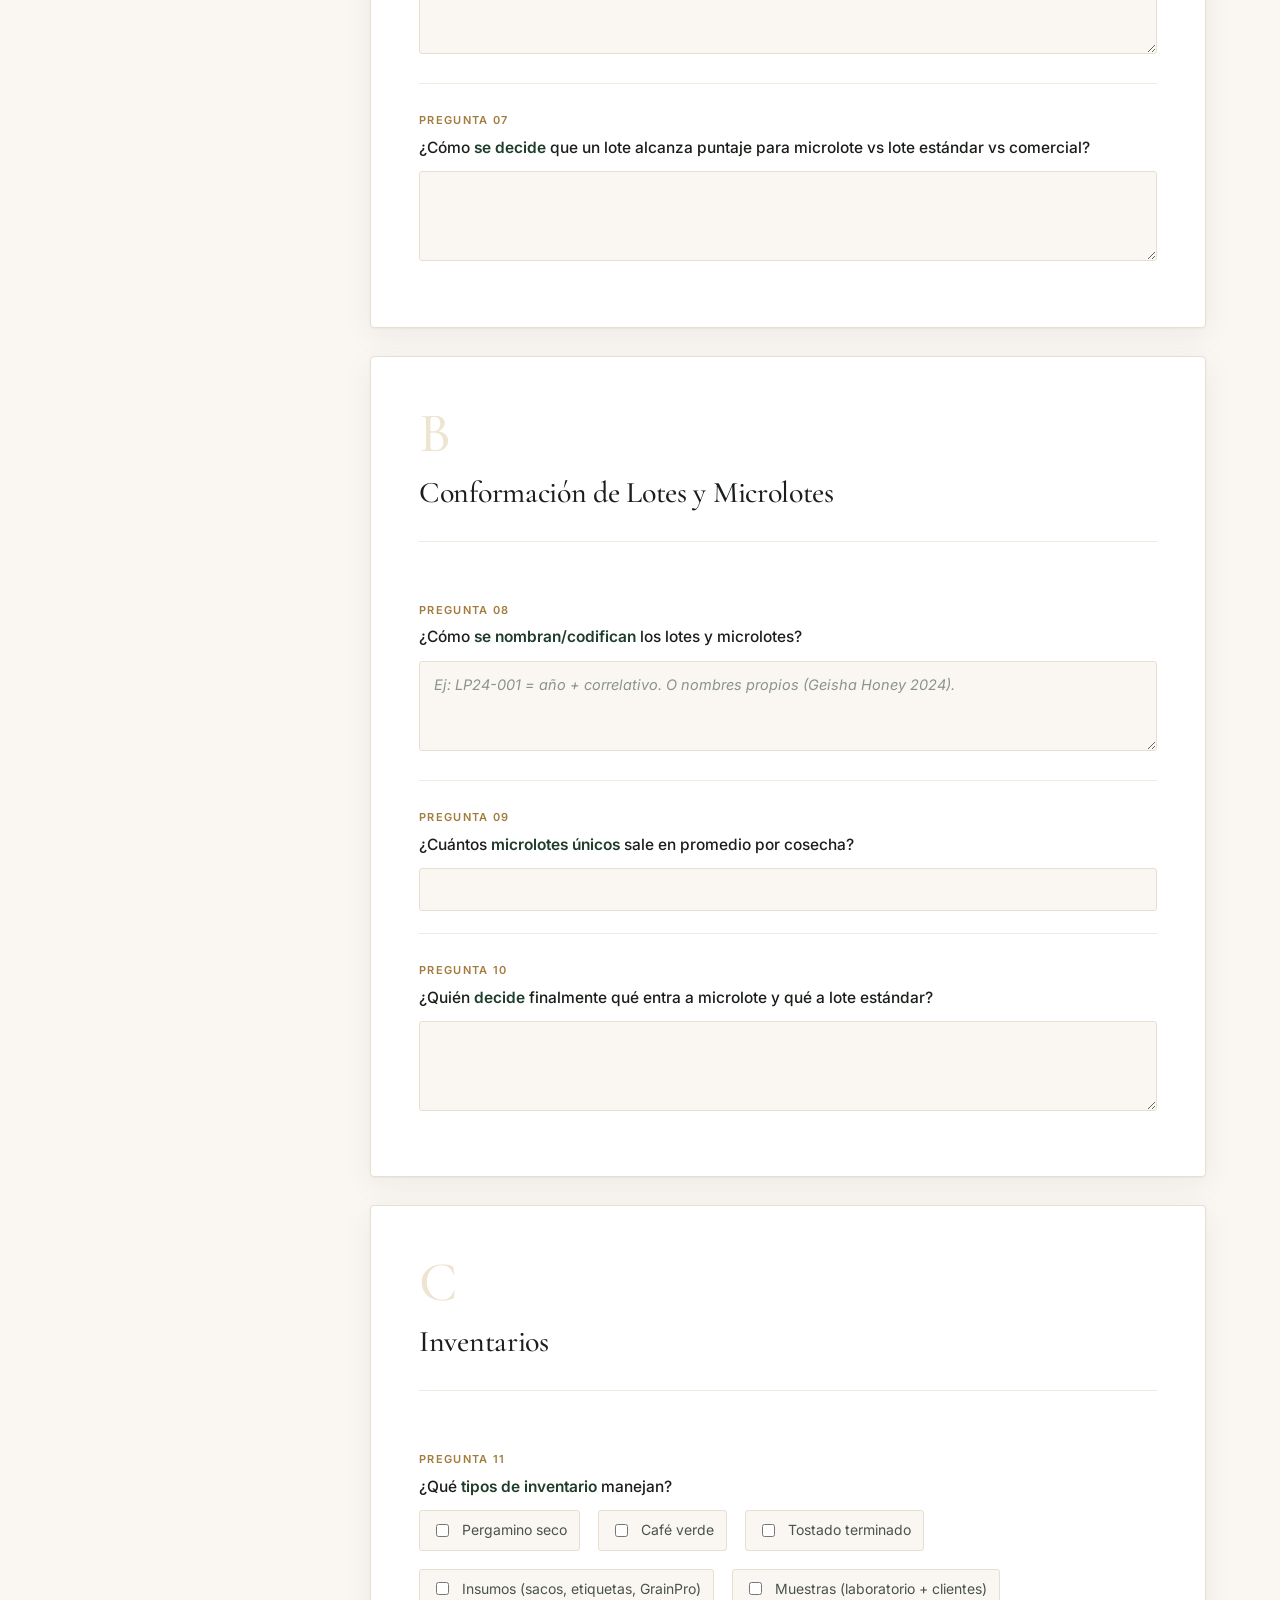
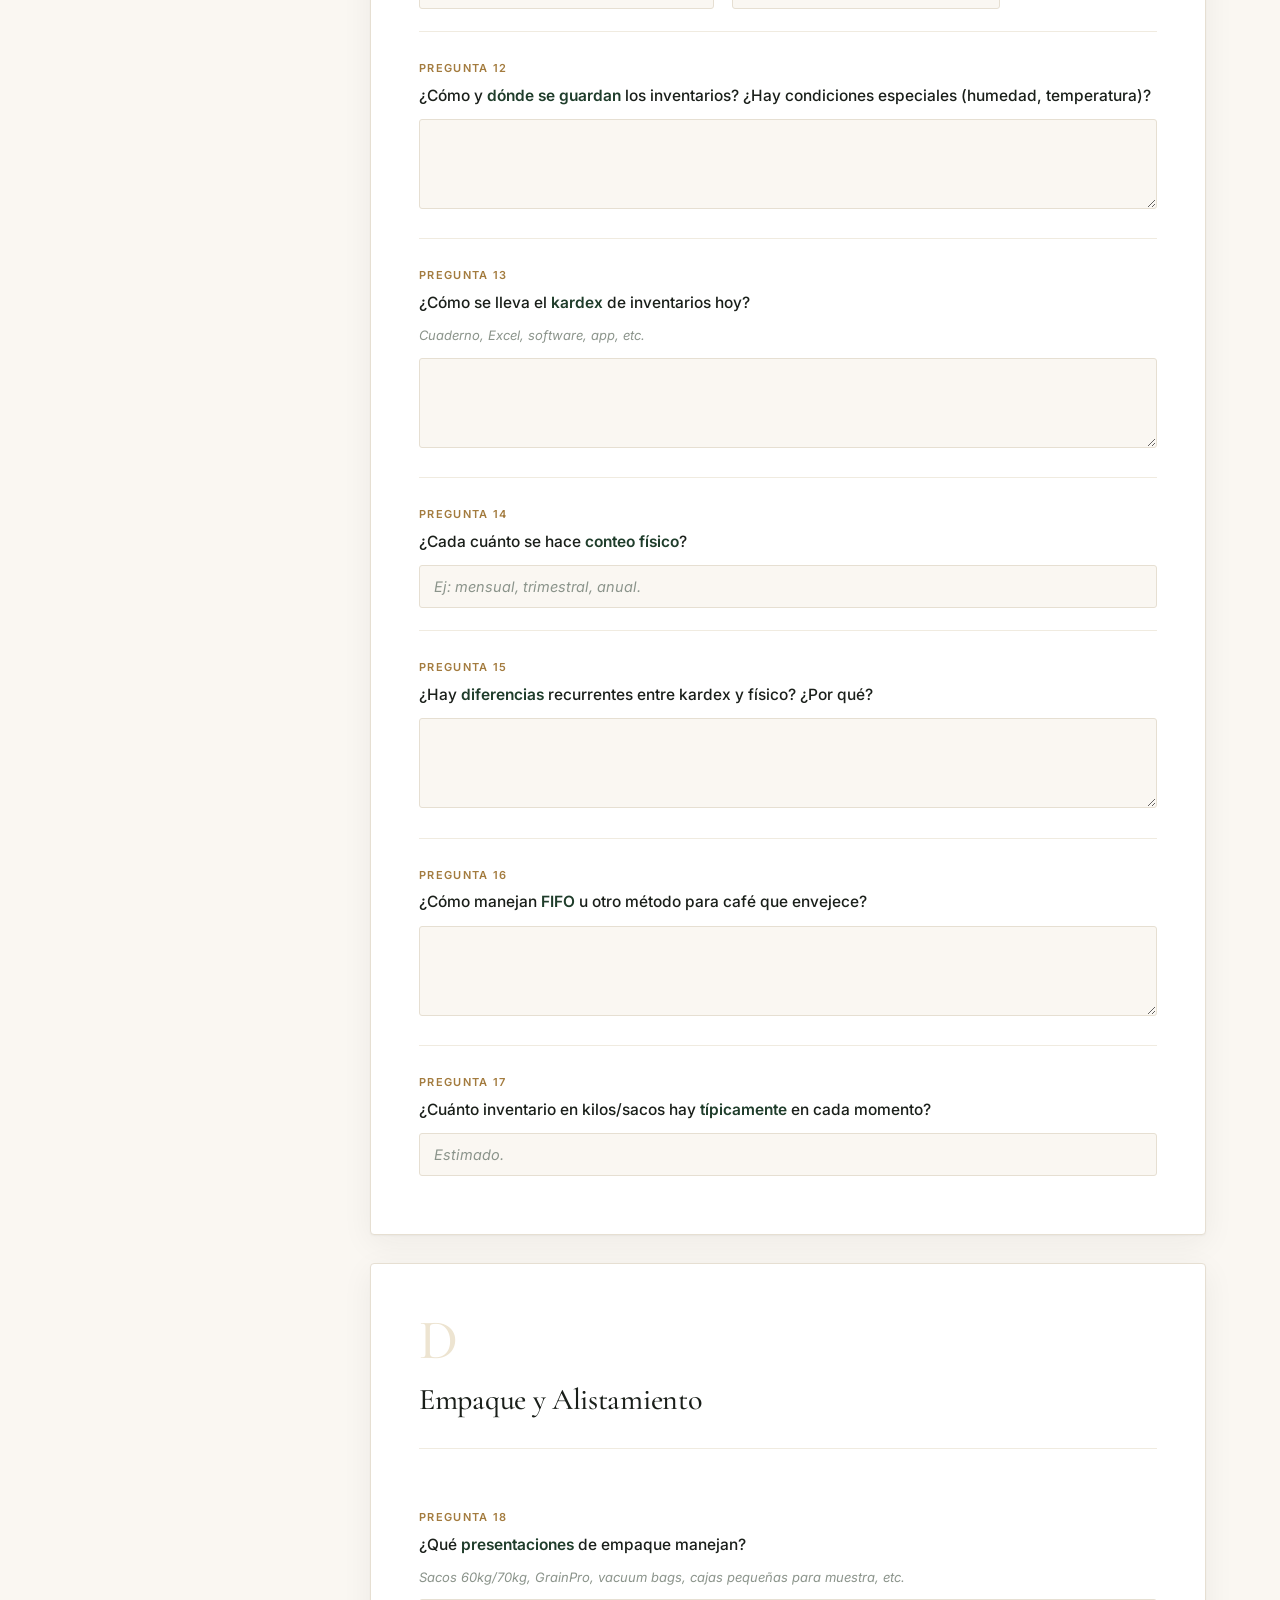
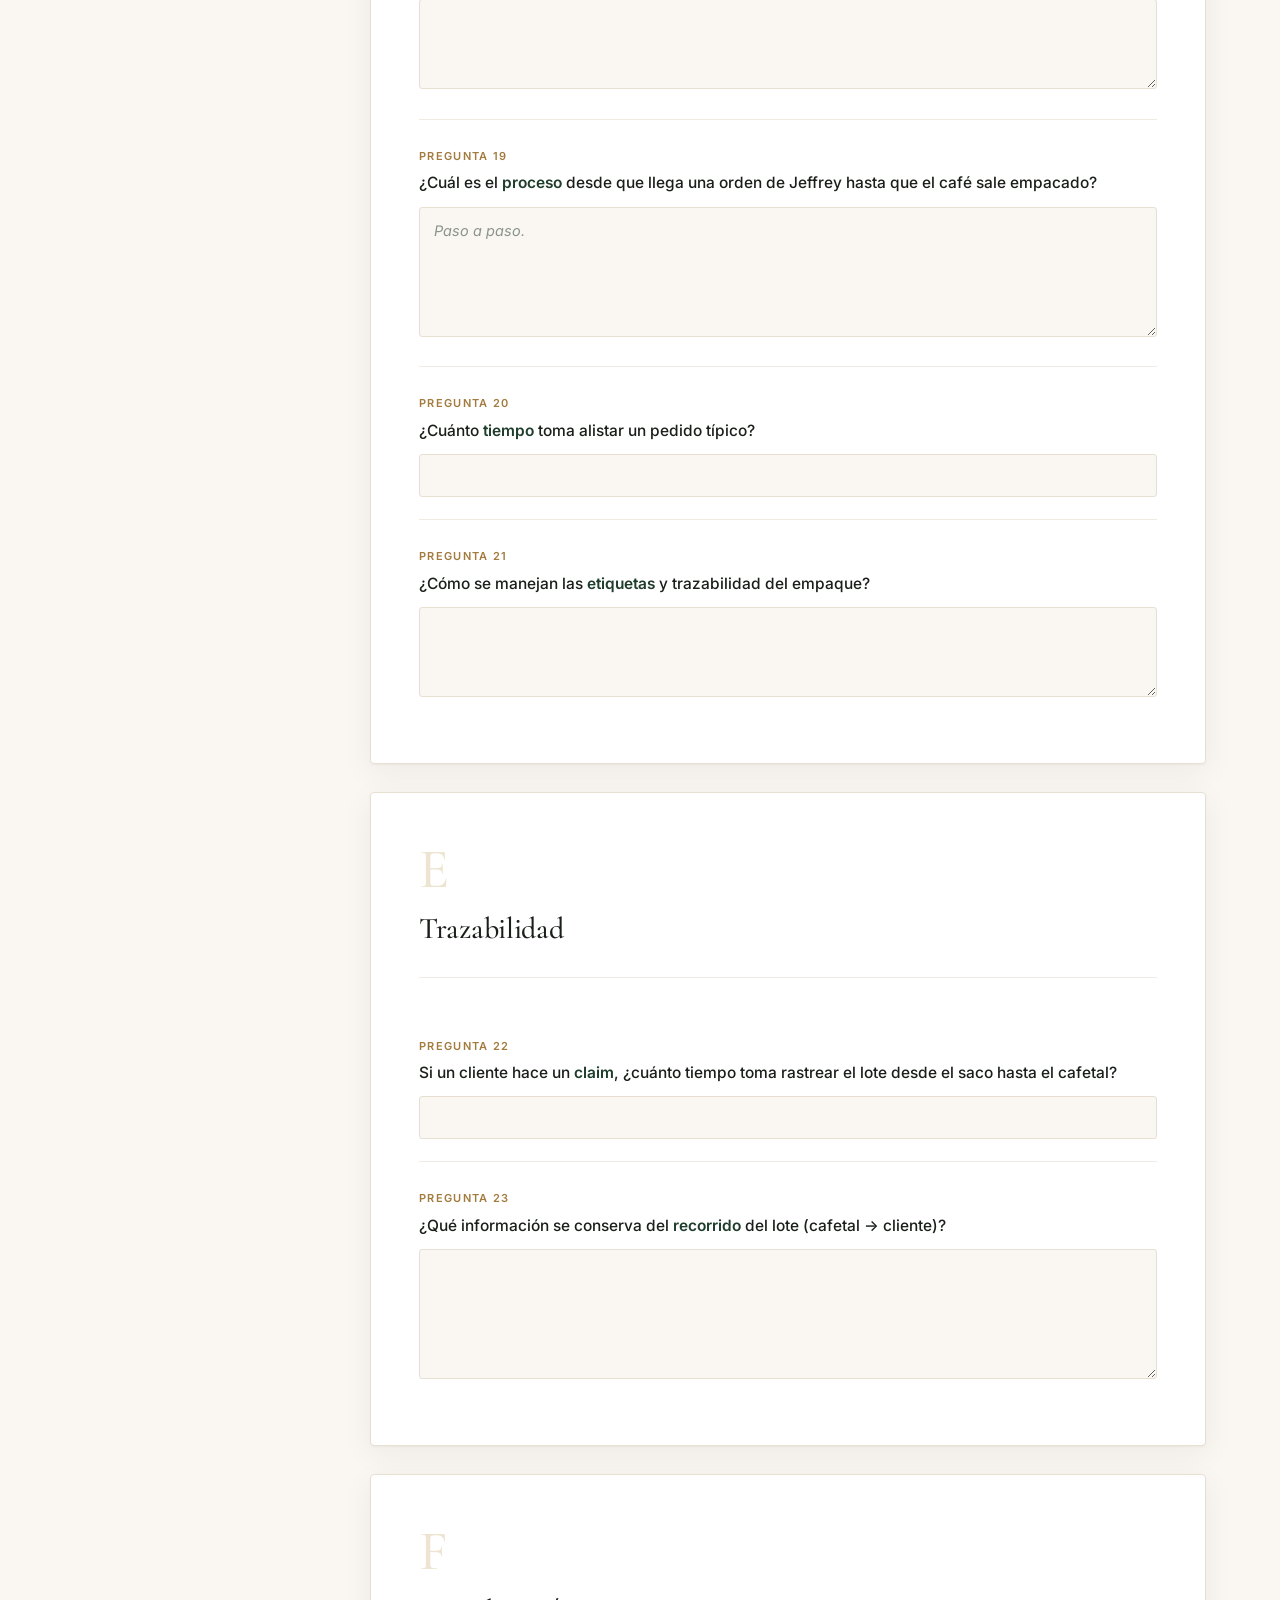
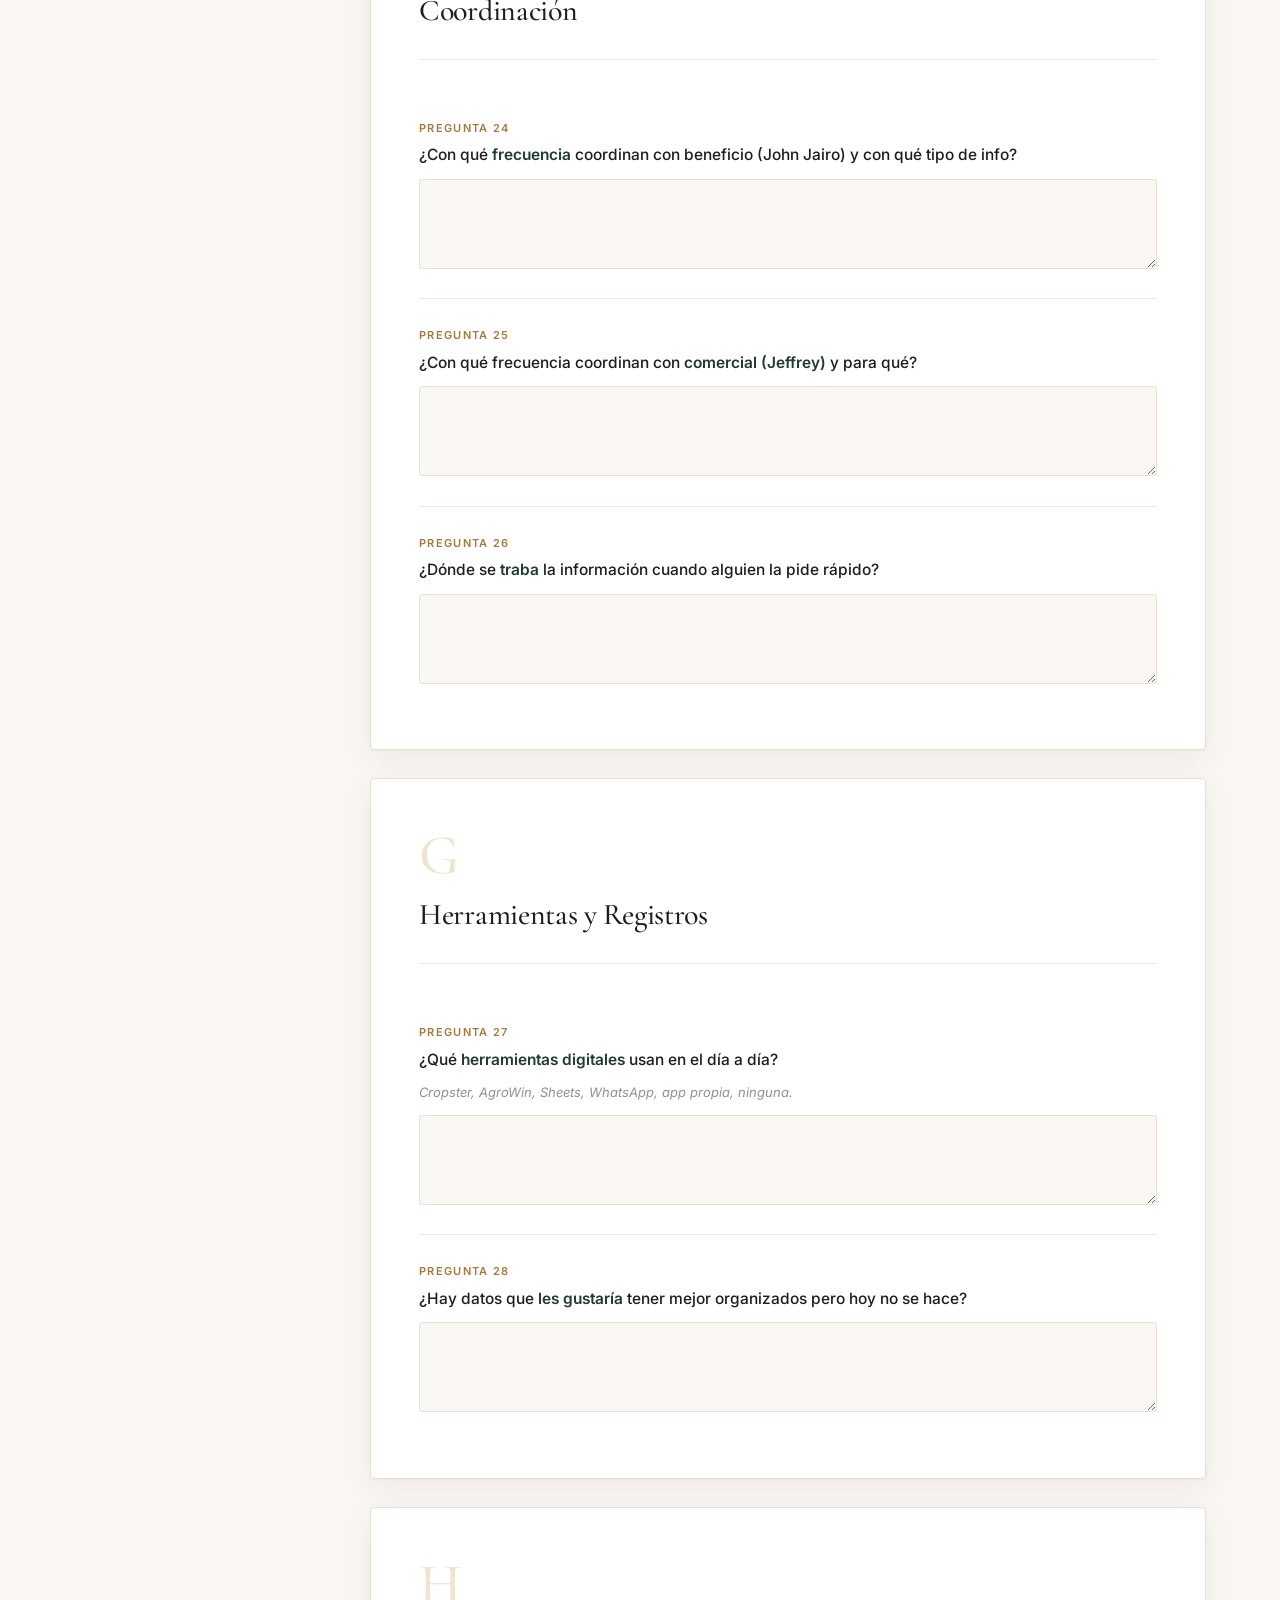
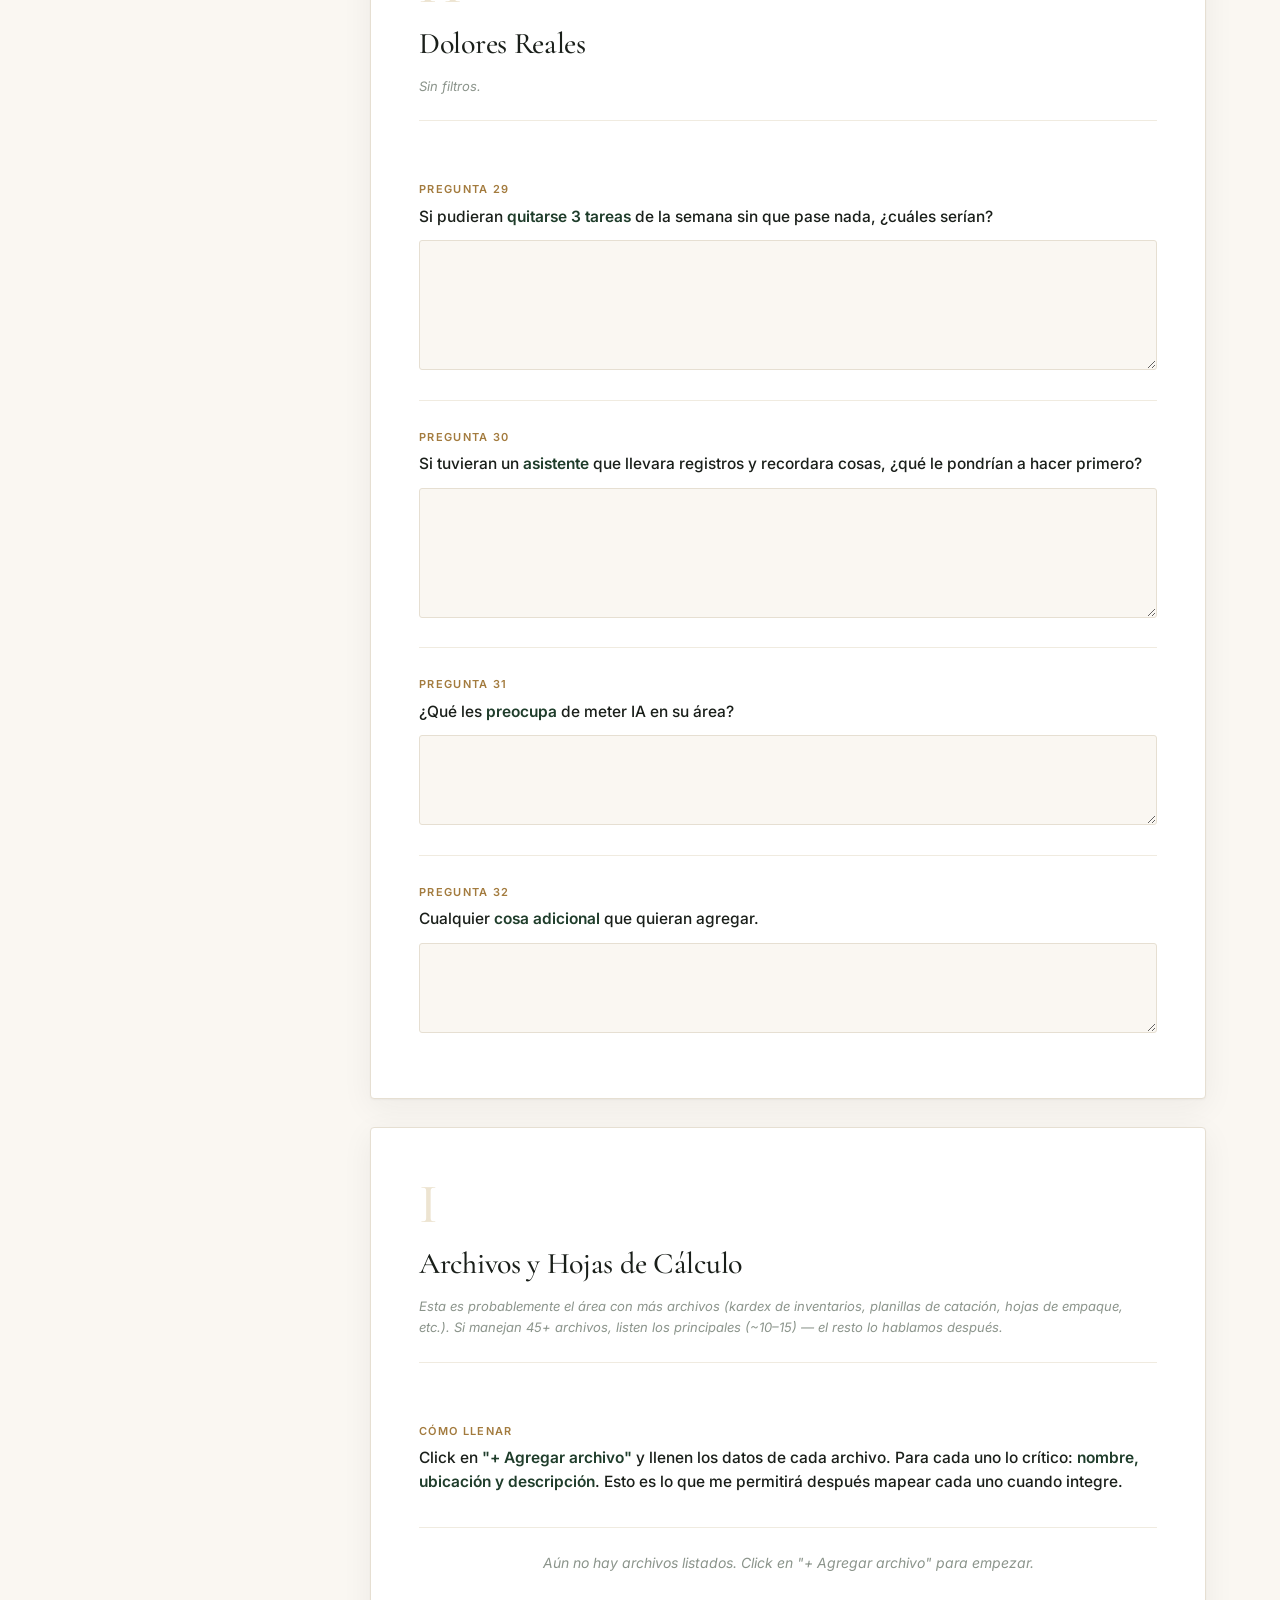
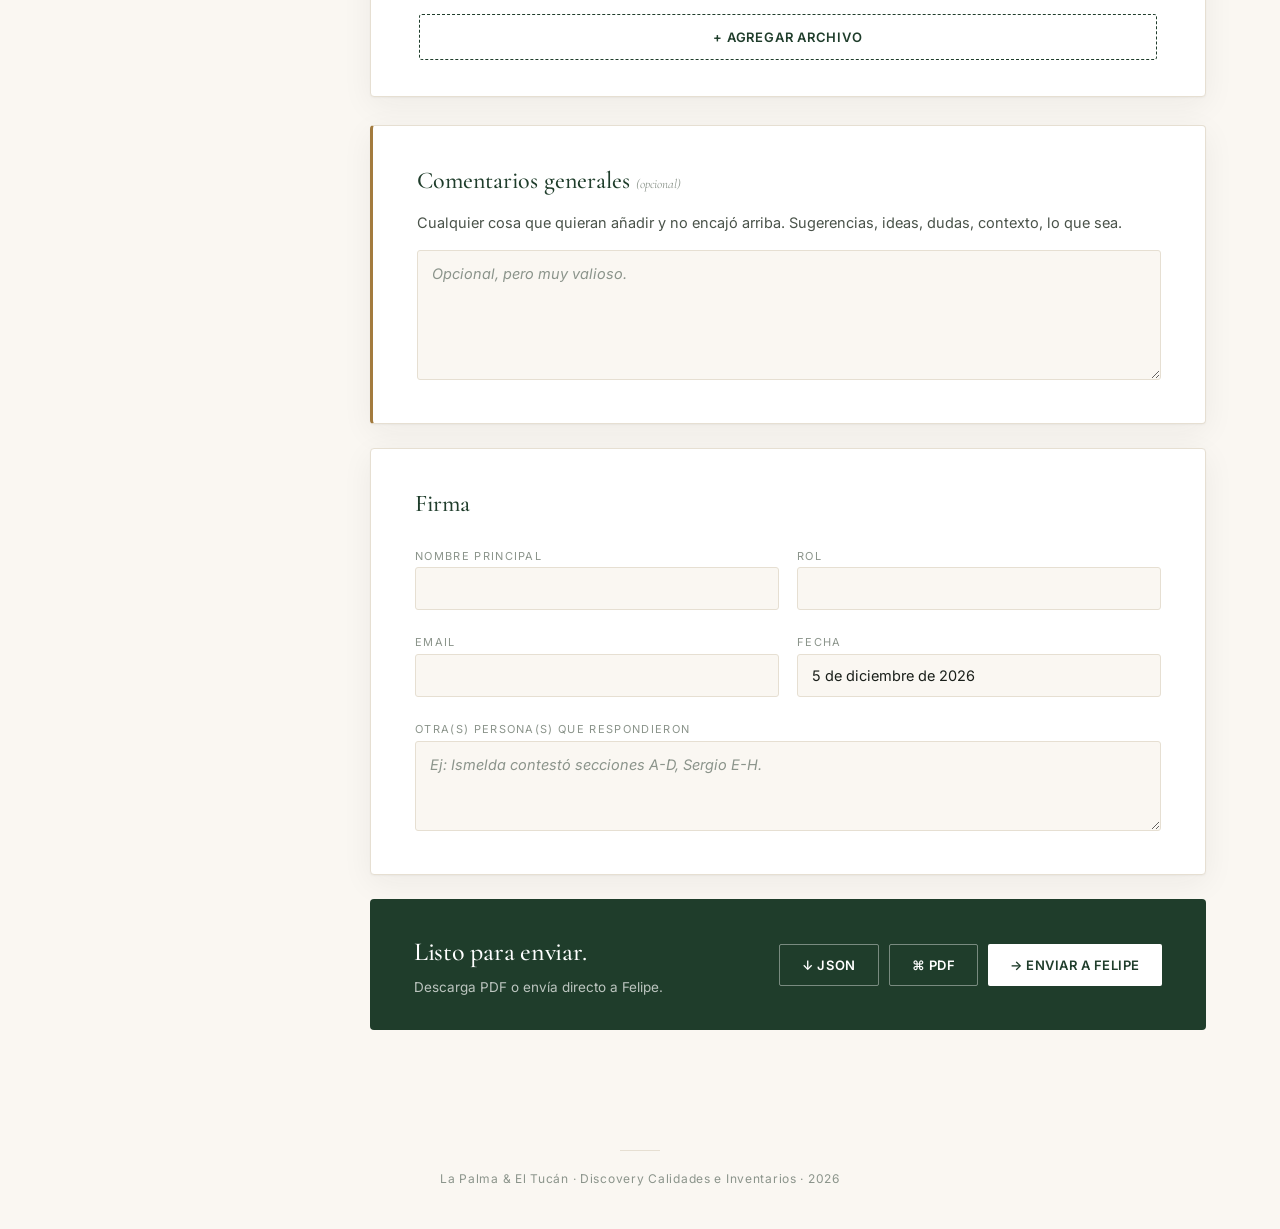
==== commit a3f058c0: "Add 'Comentarios generales' free-form block to all 7 forms Single textarea (comentarios_generales) b" ====
--- a/calidades-inventarios/index.html
+++ b/calidades-inventarios/index.html
@@ -344,6 +344,13 @@
       <button type="button" class="btn-add-file" id="btnAddFile">+ Agregar archivo</button>
     </section>
 
+    <!-- ===== COMENTARIOS GENERALES ===== -->
+    <div class="signature" style="border-left:3px solid var(--gold)">
+      <h3>Comentarios generales <span style="font-size:13px;color:var(--ink-mute);font-weight:400;font-style:italic">(opcional)</span></h3>
+      <p style="color:var(--ink-soft);font-size:14.5px;margin:-8px 0 16px">Cualquier cosa que quieran añadir y no encajó arriba. Sugerencias, ideas, dudas, contexto, lo que sea.</p>
+      <textarea name="comentarios_generales" class="tall" placeholder="Opcional, pero muy valioso."></textarea>
+    </div>
+
     <!-- SIGNATURE -->
     <div class="signature">
       <h3>Firma</h3>
